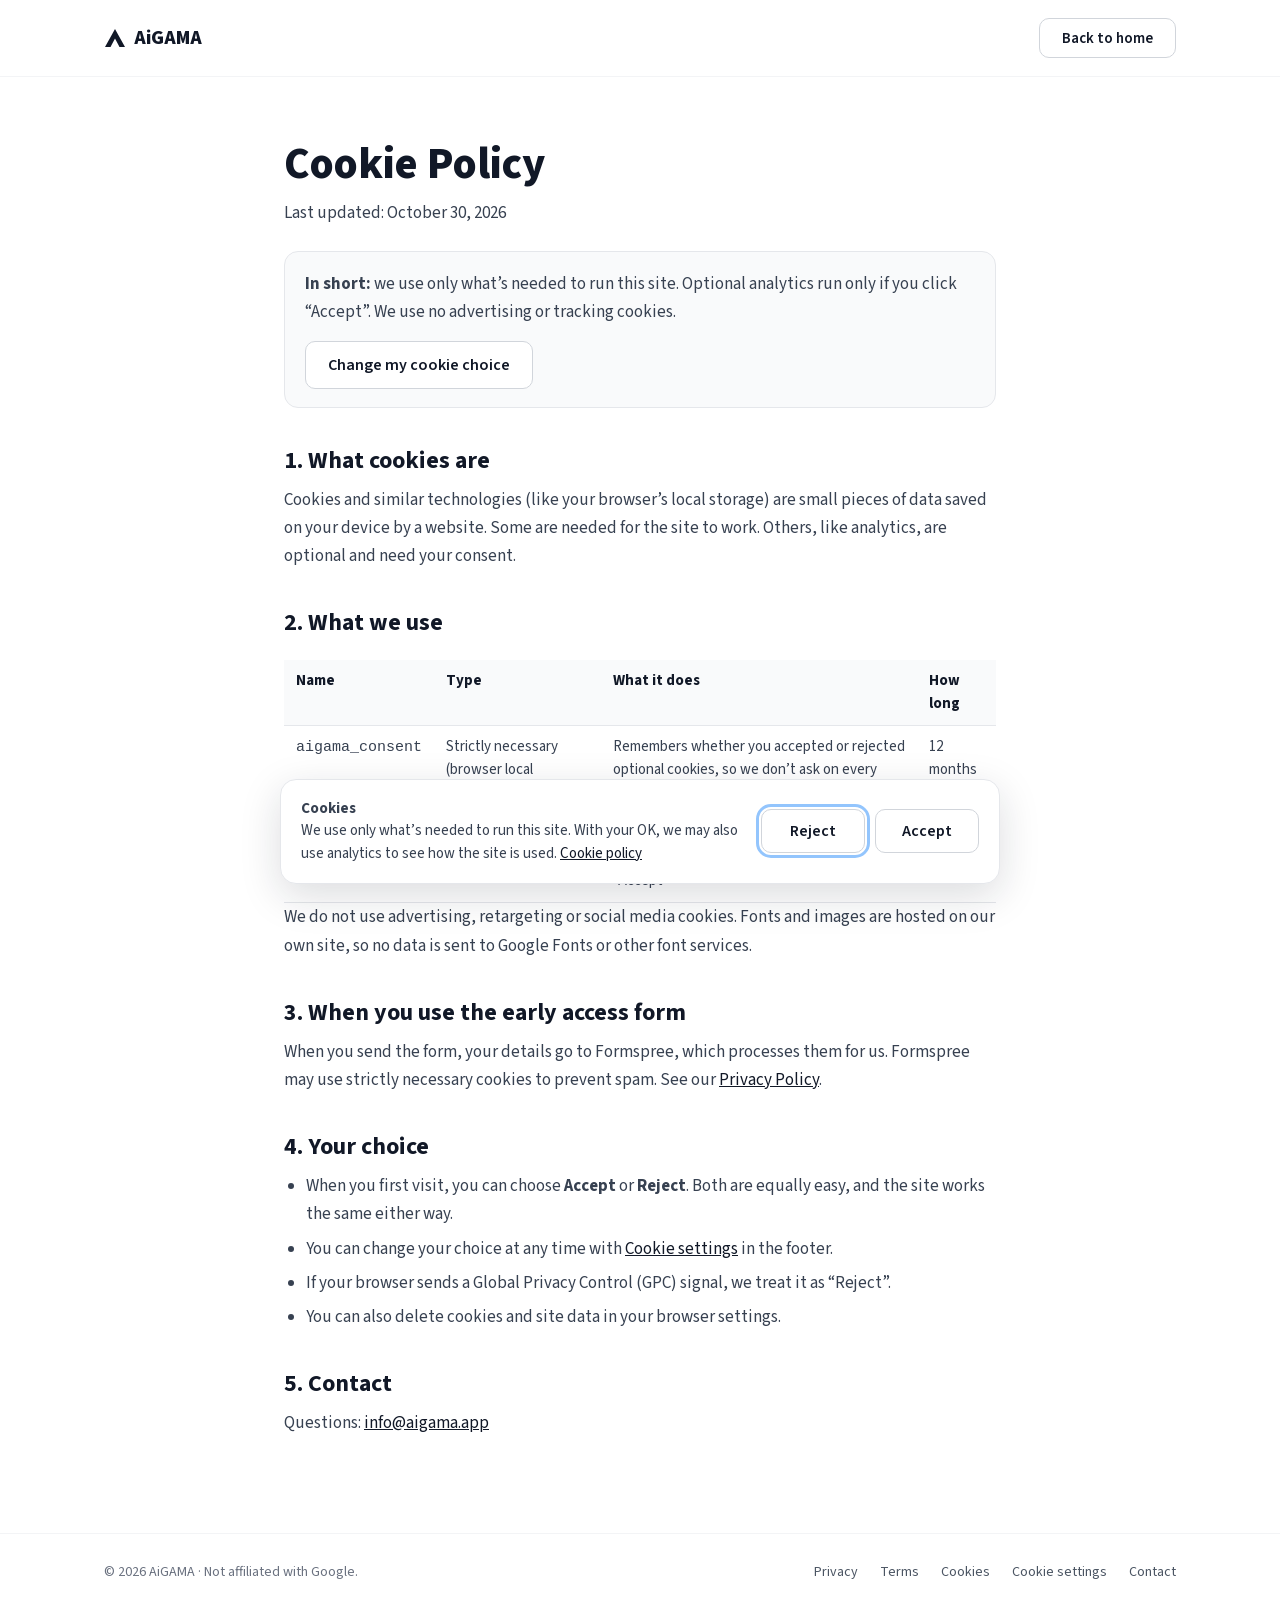
==== cookies.html @ 68c632b5 "Add files via upload" ====
<!doctype html>
<html lang="en">
<head>
  <meta charset="utf-8">
  <meta name="viewport" content="width=device-width, initial-scale=1">
  <meta name="google-site-verification" content="aGVJF5UC2sdxecTn2peAi9qmZpqhLksQKVop2zjfUcA">
  <title>Cookie Policy – AiGAMA</title>
  <meta name="description" content="Which cookies and browser storage the AiGAMA website uses, and how to change your choice.">
  <link rel="canonical" href="https://aigama.app/cookies.html">
  <link rel="icon" href="assets/logo.svg" type="image/svg+xml">
  <link rel="stylesheet" href="assets/style.css">
</head>
<body>

<header class="site-header">
  <div class="wrap">
    <a href="/" class="logo" aria-label="AiGAMA home">
      <img src="assets/logo.svg" width="22" height="20" alt="">
      <span>AiGAMA</span>
    </a>
    <a href="/" class="btn btn-light">Back to home</a>
  </div>
</header>

<main class="legal">
  <div class="wrap narrow">
    <h1>Cookie Policy</h1>
    <p class="updated muted">Last updated: October 30, 2026</p>

    <div class="box">
      <p><strong>In short:</strong> we use only what’s needed to run this site. Optional analytics run only if you click “Accept”. We use no advertising or tracking cookies.</p>
      <p style="margin-top: 14px"><a href="#" class="btn btn-light" data-cookie-settings>Change my cookie choice</a></p>
    </div>

    <h2>1. What cookies are</h2>
    <p>Cookies and similar technologies (like your browser’s local storage) are small pieces of data saved on your device by a website. Some are needed for the site to work. Others, like analytics, are optional and need your consent.</p>

    <h2>2. What we use</h2>
    <div class="table-scroll">
      <table>
        <thead>
          <tr><th>Name</th><th>Type</th><th>What it does</th><th>How long</th></tr>
        </thead>
        <tbody>
          <tr>
            <td><code>aigama_consent</code></td>
            <td>Strictly necessary (browser local storage)</td>
            <td>Remembers whether you accepted or rejected optional cookies, so we don’t ask on every page</td>
            <td>12 months</td>
          </tr>
          <tr>
            <td>Analytics</td>
            <td>Optional (only with your consent)</td>
            <td>Not in use yet. If we add analytics, it will be listed here first and will only run after you click “Accept”</td>
            <td>–</td>
          </tr>
        </tbody>
      </table>
    </div>
    <p>We do not use advertising, retargeting or social media cookies. Fonts and images are hosted on our own site, so no data is sent to Google Fonts or other font services.</p>

    <h2>3. When you use the early access form</h2>
    <p>When you send the form, your details go to Formspree, which processes them for us. Formspree may use strictly necessary cookies to prevent spam. See our <a href="privacy.html">Privacy Policy</a>.</p>

    <h2>4. Your choice</h2>
    <ul>
      <li>When you first visit, you can choose <strong>Accept</strong> or <strong>Reject</strong>. Both are equally easy, and the site works the same either way.</li>
      <li>You can change your choice at any time with <a href="#" data-cookie-settings>Cookie settings</a> in the footer.</li>
      <li>If your browser sends a Global Privacy Control (GPC) signal, we treat it as “Reject”.</li>
      <li>You can also delete cookies and site data in your browser settings.</li>
    </ul>

    <h2>5. Contact</h2>
    <p>Questions: <a href="mailto:info@aigama.app">info@aigama.app</a></p>
  </div>
</main>

<footer class="site-footer">
  <div class="wrap">
    <span class="muted">© 2026 AiGAMA · Not affiliated with Google.</span>
    <nav aria-label="Footer">
      <a href="privacy.html">Privacy</a>
      <a href="terms.html">Terms</a>
      <a href="cookies.html">Cookies</a>
      <a href="#" data-cookie-settings>Cookie settings</a>
      <a href="mailto:info@aigama.app">Contact</a>
    </nav>
  </div>
</footer>

<script src="assets/consent.js"></script>
</body>
</html>
---- assets/style.css ----
/* AiGAMA site styles */

/* Fonts are hosted on this site (no Google Fonts request = no data sent to Google) */
@font-face { font-family: 'Source Sans 3'; font-style: normal; font-weight: 400; font-display: swap; src: url('fonts/source-sans-3-latin-400-normal.woff2') format('woff2'); }
@font-face { font-family: 'Source Sans 3'; font-style: normal; font-weight: 600; font-display: swap; src: url('fonts/source-sans-3-latin-600-normal.woff2') format('woff2'); }
@font-face { font-family: 'Source Sans 3'; font-style: normal; font-weight: 700; font-display: swap; src: url('fonts/source-sans-3-latin-700-normal.woff2') format('woff2'); }
@font-face { font-family: 'Source Sans 3'; font-style: normal; font-weight: 800; font-display: swap; src: url('fonts/source-sans-3-latin-800-normal.woff2') format('woff2'); }

:root {
  --ink: #111827;
  --ink-2: #374151;
  --grey: #6B7280;
  --link: #4B5563;
  --line: #E5E7EB;
  --line-soft: #F3F4F6;
  --soft: #F9FAFB;
  --green: #16A34A;
  --green-text: #15803D;
  --green-bg: #F0FDF4;
  --green-line: #BBF7D0;
}

* { box-sizing: border-box; }
html { scroll-behavior: smooth; }
body {
  margin: 0;
  background: #FFFFFF;
  color: var(--ink);
  font-family: 'Source Sans 3', system-ui, -apple-system, 'Segoe UI', sans-serif;
  font-size: 17px;
  line-height: 1.5;
  -webkit-font-smoothing: antialiased;
}
img { max-width: 100%; height: auto; }
a { color: var(--ink); }
a:hover { color: var(--ink-2); }
h1, h2, h3 { line-height: 1.1; margin: 0; }
p { margin: 0; }

.wrap { max-width: 1120px; margin: 0 auto; padding: 0 24px; }
.narrow { max-width: 760px; }
.center { text-align: center; }
.muted { color: var(--grey); }
.sr-only { position: absolute; width: 1px; height: 1px; overflow: hidden; clip: rect(0 0 0 0); white-space: nowrap; }

/* Buttons */
.btn {
  display: inline-flex; align-items: center; justify-content: center; gap: 8px;
  min-height: 48px; padding: 0 22px; border-radius: 10px;
  font: 600 16px 'Source Sans 3', system-ui, sans-serif;
  text-decoration: none; cursor: pointer; border: 0;
}
.btn-dark { background: var(--ink); color: #FFFFFF; }
.btn-dark:hover { background: #1F2937; color: #FFFFFF; }
.btn-light { background: #FFFFFF; color: var(--ink); border: 1px solid #D1D5DB; }
.btn-light:hover { background: var(--soft); }
.btn-white { background: #FFFFFF; color: var(--ink); }
.btn-lg { min-height: 52px; font-size: 17px; }
.btn:focus-visible, input:focus-visible, summary:focus-visible, a:focus-visible { outline: 3px solid #93C5FD; outline-offset: 2px; }

/* Header */
.site-header { border-bottom: 1px solid var(--line-soft); }
.site-header .wrap { display: flex; align-items: center; justify-content: space-between; flex-wrap: wrap; gap: 16px; padding-top: 18px; padding-bottom: 18px; }
.logo { display: flex; align-items: center; gap: 8px; text-decoration: none; }
.logo span { font-weight: 800; font-size: 20px; color: var(--ink); }
.nav { display: flex; gap: 28px; flex-wrap: wrap; font-size: 15px; }
.nav a { text-decoration: none; color: var(--link); }
.nav a:hover { color: var(--ink); }
.site-header .btn { min-height: 40px; font-size: 15px; }

/* Cards */
.card { background: #FFFFFF; border: 1px solid var(--line); border-radius: 16px; }

/* Hero */
.hero { padding: 64px 0 88px; text-align: center; }
.hero-mascot { display: block; margin: 0 auto; width: 320px; height: auto; }
.pill {
  display: inline-flex; align-items: center; gap: 8px; margin-top: 16px;
  padding: 6px 14px; border: 1px solid var(--line); border-radius: 999px;
  font-size: 14px; font-weight: 600; color: var(--ink-2); background: var(--soft);
}
.hero h1 { font-size: 64px; font-weight: 800; letter-spacing: -0.02em; margin: 20px auto 0; max-width: 820px; line-height: 1.05; }
.hero .lead { font-size: 21px; margin: 20px auto 0; max-width: 640px; }
.site-form { display: flex; gap: 10px; flex-wrap: wrap; justify-content: center; margin: 36px auto 0; max-width: 560px; }
.site-form input {
  flex: 1 1 280px; min-height: 52px; padding: 0 18px;
  font: 400 17px 'Source Sans 3', system-ui, sans-serif;
  border: 1px solid #D1D5DB; border-radius: 10px; background: var(--soft); color: var(--ink);
}
.hero .note { font-size: 14px; margin-top: 14px; }

/* Sections */
.section { padding: 96px 0; }
.section-soft { background: var(--soft); padding: 88px 0; }
.section h2, .section-soft h2 { font-size: 40px; font-weight: 800; }
.kicker { color: var(--green-text); font-weight: 700; font-size: 15px; text-transform: uppercase; letter-spacing: 0.06em; }
.section-intro { font-size: 19px; margin: 16px auto 0; max-width: 620px; }

.grid { display: grid; gap: 20px; margin-top: 44px; }
.grid-3 { grid-template-columns: repeat(auto-fit, minmax(260px, 1fr)); }
.grid-4 { grid-template-columns: repeat(auto-fit, minmax(240px, 1fr)); }
.grid-2 { grid-template-columns: repeat(auto-fit, minmax(300px, 1fr)); }

.step { padding: 28px; }
.step-num { width: 32px; height: 32px; border-radius: 50%; background: var(--ink); color: #FFFFFF; display: flex; align-items: center; justify-content: center; font-weight: 700; }
.step-num.green { background: var(--green); }
.step h3 { font-size: 22px; margin: 18px 0 8px; }
.step p { font-size: 17px; }

/* AI + experts */
.equation { display: flex; flex-wrap: wrap; align-items: center; justify-content: center; gap: 16px; margin-top: 48px; }
.equation .card { flex: 1 1 260px; max-width: 320px; padding: 28px; }
.equation .op { font-size: 36px; font-weight: 300; color: #9CA3AF; }
.icon-box { width: 44px; height: 44px; border-radius: 12px; background: var(--line-soft); display: flex; align-items: center; justify-content: center; }
.equation h3 { font-size: 22px; margin: 16px 0 6px; }
.equation p { font-size: 16px; }
.card-green { background: var(--green-bg); border-color: var(--green-line); }
.card-green .icon-box { background: #DCFCE7; }
.card-green p { color: #166534; }
.checks { display: flex; flex-wrap: wrap; justify-content: center; gap: 12px 32px; margin: 56px auto 0; max-width: 860px; font-size: 18px; }
.checks span { display: inline-flex; align-items: center; gap: 8px; }

/* Results */
.split { display: flex; flex-wrap: wrap; gap: 56px; align-items: center; }
.split > div:first-child { flex: 1 1 380px; }
.split h2 { font-size: 44px; margin-top: 12px; }
.split .muted { font-size: 19px; margin-top: 18px; }
.chart-card { flex: 1 1 460px; padding: 28px; box-shadow: 0 12px 40px rgba(17, 24, 39, 0.06); }
.chart-head { display: flex; justify-content: space-between; align-items: baseline; }
.bars { display: flex; align-items: flex-end; gap: 10px; height: 180px; margin-top: 24px; }
.bars div { flex: 1; border-radius: 6px; }
.stats { display: grid; grid-template-columns: repeat(2, minmax(0, 1fr)); gap: 12px; margin-top: 24px; }
.stats > div { border-radius: 12px; padding: 14px 16px; }
.stats .label { font-size: 13px; }
.stats .value { font-weight: 700; font-size: 20px; }

/* Features */
.feature { padding: 26px; }
.feature h3 { font-size: 20px; margin: 14px 0 6px; }
.feature p { font-size: 16px; }

/* Products */
.product { padding: 32px; }
.product-name { font-weight: 800; font-size: 24px; }
.product-name span { font-weight: 400; color: #9CA3AF; }
.product p { font-size: 17px; margin: 12px 0 20px; }
.badge { font-size: 13px; font-weight: 600; background: #FFF7ED; color: #9A3412; padding: 3px 10px; border-radius: 999px; }

/* FAQ */
.faq details { padding: 20px 24px; margin-bottom: 12px; }
.faq summary { cursor: pointer; list-style: none; font-weight: 600; font-size: 18px; display: flex; justify-content: space-between; gap: 16px; }
.faq summary::-webkit-details-marker { display: none; }
.faq summary::after { content: "+"; color: var(--grey); font-weight: 400; font-size: 22px; line-height: 1; }
.faq details[open] summary::after { content: "–"; }
.faq details p { font-size: 17px; margin-top: 12px; }

/* CTA */
.cta { background: var(--ink); border-radius: 24px; padding: 56px 40px; display: flex; flex-wrap: wrap; align-items: center; justify-content: space-between; gap: 32px; }
.cta h2 { color: #FFFFFF; font-size: 40px; }
.cta p { color: #D1D5DB; font-size: 19px; margin-top: 14px; }

/* Footer */
.site-footer { border-top: 1px solid var(--line-soft); }
.site-footer .wrap { display: flex; flex-wrap: wrap; justify-content: space-between; gap: 16px; padding-top: 28px; padding-bottom: 36px; font-size: 14px; }
.site-footer nav { display: flex; gap: 22px; flex-wrap: wrap; }
.site-footer a { color: var(--link); text-decoration: none; }
.site-footer a:hover { color: var(--ink); text-decoration: underline; }

/* Popup */
.modal { border: 0; border-radius: 20px; padding: 0; width: min(440px, calc(100% - 32px)); box-shadow: 0 24px 80px rgba(17, 24, 39, 0.25); color: var(--ink); }
.modal::backdrop { background: rgba(17, 24, 39, 0.45); }
.modal-body { padding: 28px; text-align: center; position: relative; }
.modal-body img { width: 220px; margin: 0 auto; display: block; }
.modal h2 { font-size: 26px; margin-top: 4px; }
.modal p { margin-top: 8px; }
.modal form { display: flex; flex-direction: column; gap: 10px; margin-top: 20px; text-align: left; }
.modal label { font-size: 14px; font-weight: 600; }
.modal input { min-height: 48px; padding: 0 14px; font: 400 16px 'Source Sans 3', system-ui, sans-serif; border: 1px solid #D1D5DB; border-radius: 10px; background: var(--soft); color: var(--ink); }
.modal .btn { margin-top: 6px; width: 100%; }
.modal-close { position: absolute; top: 12px; right: 12px; width: 44px; height: 44px; border: 0; background: transparent; border-radius: 10px; cursor: pointer; color: var(--grey); font-size: 24px; }
.modal-close:hover { background: var(--line-soft); }
.form-error { color: #B91C1C; font-size: 14px; }
.small { font-size: 13px; }

/* Legal pages */
.legal { padding: 64px 0 96px; }
.legal h1 { font-size: 44px; font-weight: 800; }
.legal .updated { margin-top: 10px; }
.legal h2 { font-size: 24px; margin: 40px 0 12px; }
.legal p, .legal li { font-size: 17px; line-height: 1.65; color: var(--ink-2); }
.legal p + p { margin-top: 12px; }
.legal ul { padding-left: 22px; margin: 12px 0 0; }
.legal li + li { margin-top: 6px; }
.legal .box { background: var(--soft); border: 1px solid var(--line); border-radius: 14px; padding: 18px 20px; margin-top: 24px; }

/* Cookie banner */
.consent { position: fixed; left: 16px; right: 16px; bottom: 16px; z-index: 50; display: flex; justify-content: center; pointer-events: none; }
.consent[hidden] { display: none; }
.consent-inner { pointer-events: auto; max-width: 720px; width: 100%; background: #FFFFFF; border: 1px solid var(--line); border-radius: 16px; box-shadow: 0 12px 40px rgba(17, 24, 39, 0.15); padding: 18px 20px; display: flex; flex-wrap: wrap; align-items: center; gap: 16px; }
.consent-text { flex: 1 1 360px; font-size: 15px; color: var(--ink-2); }
.consent-text a { color: var(--ink); }
.consent-actions { display: flex; gap: 10px; flex: 0 0 auto; }
.consent-actions .btn { min-width: 104px; min-height: 44px; }
.consent-check { display: flex; gap: 10px; align-items: flex-start; font-size: 14px; font-weight: 400 !important; color: var(--ink-2); line-height: 1.45; }
.consent-check input { width: 18px; height: 18px; min-height: 0 !important; margin: 2px 0 0; padding: 0; flex: 0 0 18px; accent-color: var(--ink); }

/* Legal tables */
.legal table { width: 100%; border-collapse: collapse; margin-top: 12px; font-size: 15px; }
.legal th, .legal td { text-align: left; vertical-align: top; padding: 10px 12px; border-bottom: 1px solid var(--line); color: var(--ink-2); }
.legal th { color: var(--ink); font-weight: 700; background: var(--soft); }
.table-scroll { overflow-x: auto; }

/* Phones */
@media (max-width: 640px) {
  .hero { padding-top: 40px; }
  .hero h1 { font-size: 42px; }
  .hero .lead { font-size: 18px; }
  .hero-mascot { width: 240px; }
  .section, .section-soft { padding: 64px 0; }
  .section h2, .section-soft h2, .split h2, .cta h2 { font-size: 32px; }
  .nav { gap: 18px; order: 3; width: 100%; }
  .cta { padding: 40px 24px; }
  .equation .op { width: 100%; text-align: center; }
  .legal h1 { font-size: 34px; }
}

@media (prefers-reduced-motion: reduce) {
  html { scroll-behavior: auto; }
}
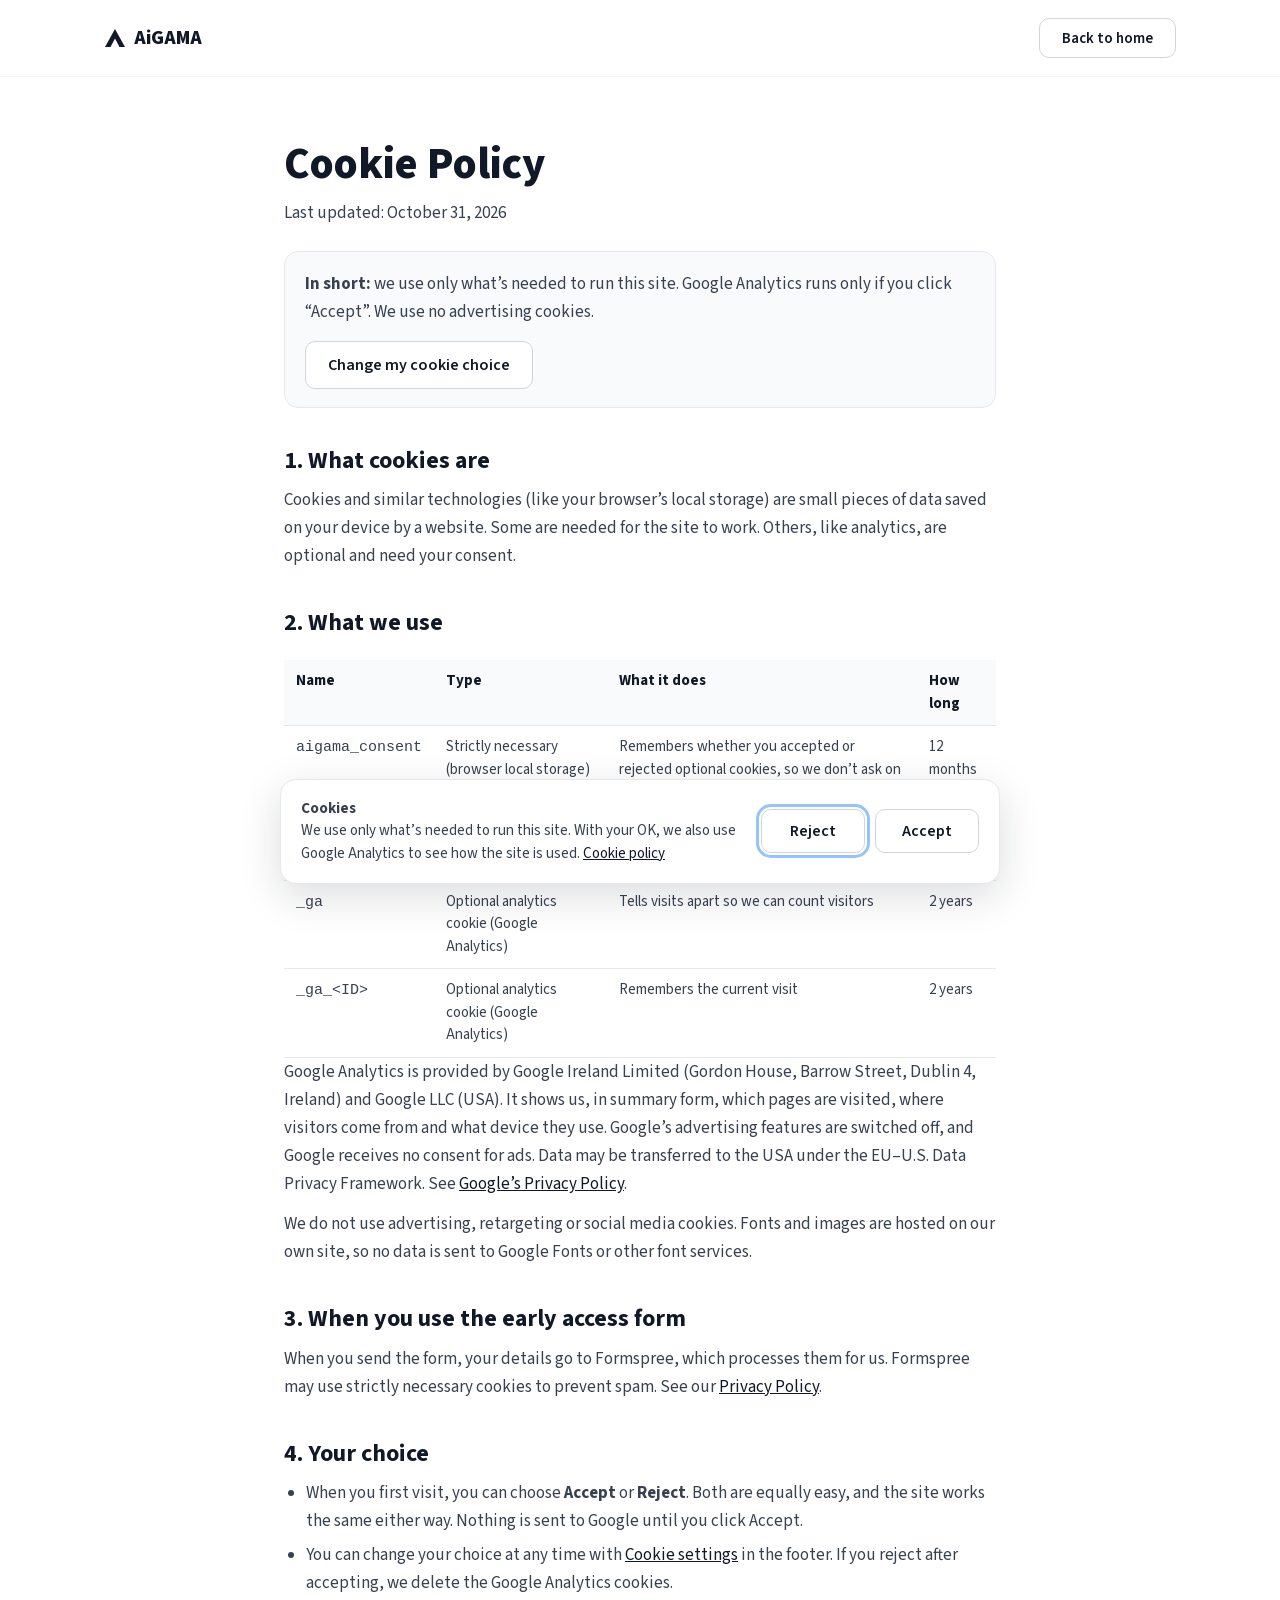
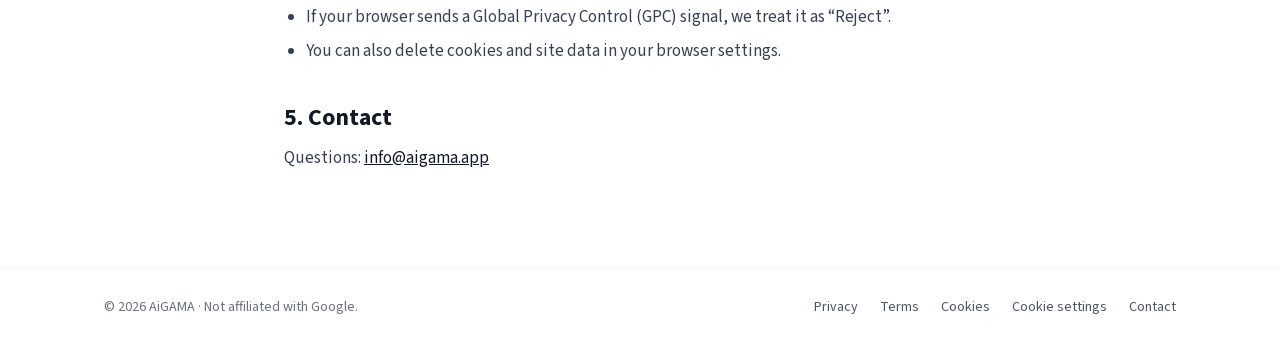
==== commit 425bec21: "Add files via upload" ====
--- a/cookies.html
+++ b/cookies.html
@@ -25,10 +25,10 @@
 <main class="legal">
   <div class="wrap narrow">
     <h1>Cookie Policy</h1>
-    <p class="updated muted">Last updated: October 30, 2026</p>
+    <p class="updated muted">Last updated: October 31, 2026</p>
 
     <div class="box">
-      <p><strong>In short:</strong> we use only what’s needed to run this site. Optional analytics run only if you click “Accept”. We use no advertising or tracking cookies.</p>
+      <p><strong>In short:</strong> we use only what’s needed to run this site. Google Analytics runs only if you click “Accept”. We use no advertising cookies.</p>
       <p style="margin-top: 14px"><a href="#" class="btn btn-light" data-cookie-settings>Change my cookie choice</a></p>
     </div>
 
@@ -49,14 +49,27 @@
             <td>12 months</td>
           </tr>
           <tr>
-            <td>Analytics</td>
+            <td>Google Tag Manager</td>
             <td>Optional (only with your consent)</td>
-            <td>Not in use yet. If we add analytics, it will be listed here first and will only run after you click “Accept”</td>
+            <td>Loads Google Analytics. Sets no cookies itself, but connects to Google’s servers</td>
             <td>–</td>
+          </tr>
+          <tr>
+            <td><code>_ga</code></td>
+            <td>Optional analytics cookie (Google Analytics)</td>
+            <td>Tells visits apart so we can count visitors</td>
+            <td>2 years</td>
+          </tr>
+          <tr>
+            <td><code>_ga_&lt;ID&gt;</code></td>
+            <td>Optional analytics cookie (Google Analytics)</td>
+            <td>Remembers the current visit</td>
+            <td>2 years</td>
           </tr>
         </tbody>
       </table>
     </div>
+    <p>Google Analytics is provided by Google Ireland Limited (Gordon House, Barrow Street, Dublin 4, Ireland) and Google LLC (USA). It shows us, in summary form, which pages are visited, where visitors come from and what device they use. Google’s advertising features are switched off, and Google receives no consent for ads. Data may be transferred to the USA under the EU–U.S. Data Privacy Framework. See <a href="https://policies.google.com/privacy" rel="noopener">Google’s Privacy Policy</a>.</p>
     <p>We do not use advertising, retargeting or social media cookies. Fonts and images are hosted on our own site, so no data is sent to Google Fonts or other font services.</p>
 
     <h2>3. When you use the early access form</h2>
@@ -64,8 +77,8 @@
 
     <h2>4. Your choice</h2>
     <ul>
-      <li>When you first visit, you can choose <strong>Accept</strong> or <strong>Reject</strong>. Both are equally easy, and the site works the same either way.</li>
-      <li>You can change your choice at any time with <a href="#" data-cookie-settings>Cookie settings</a> in the footer.</li>
+      <li>When you first visit, you can choose <strong>Accept</strong> or <strong>Reject</strong>. Both are equally easy, and the site works the same either way. Nothing is sent to Google until you click Accept.</li>
+      <li>You can change your choice at any time with <a href="#" data-cookie-settings>Cookie settings</a> in the footer. If you reject after accepting, we delete the Google Analytics cookies.</li>
       <li>If your browser sends a Global Privacy Control (GPC) signal, we treat it as “Reject”.</li>
       <li>You can also delete cookies and site data in your browser settings.</li>
     </ul>
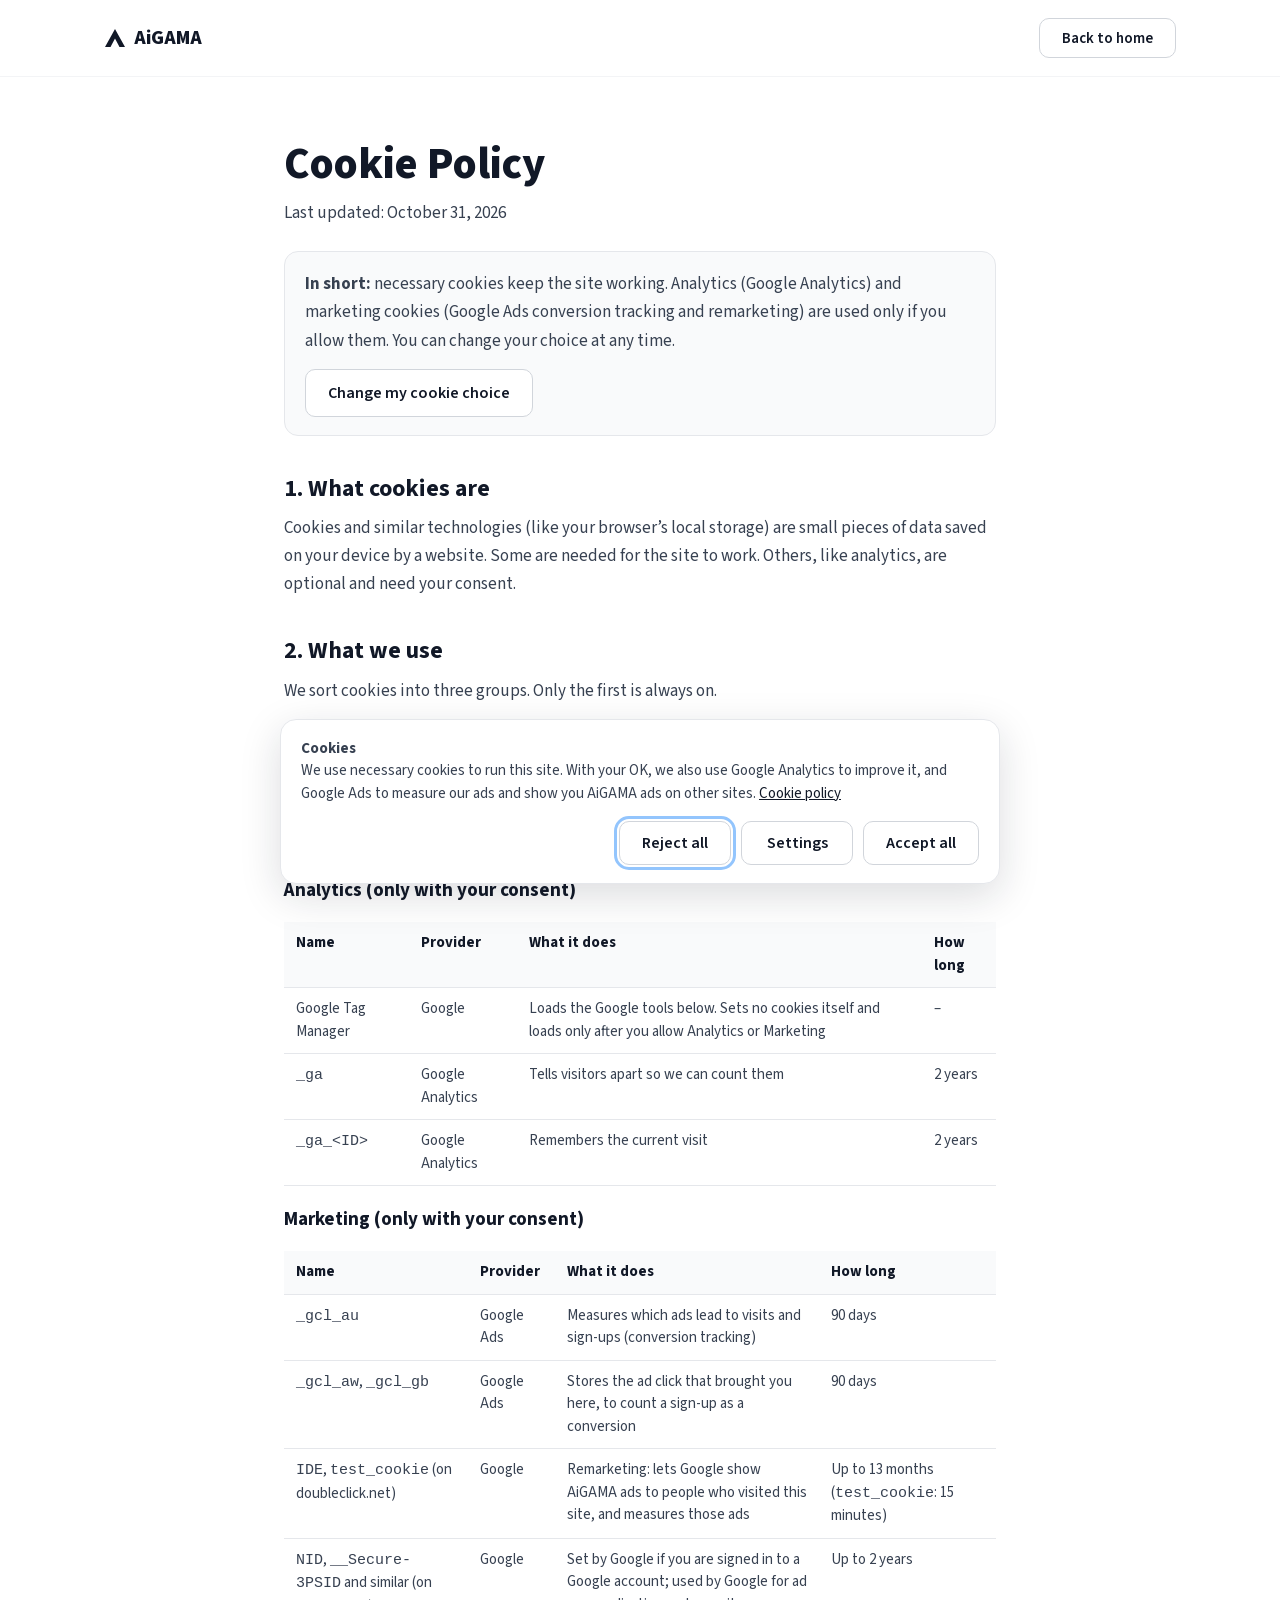
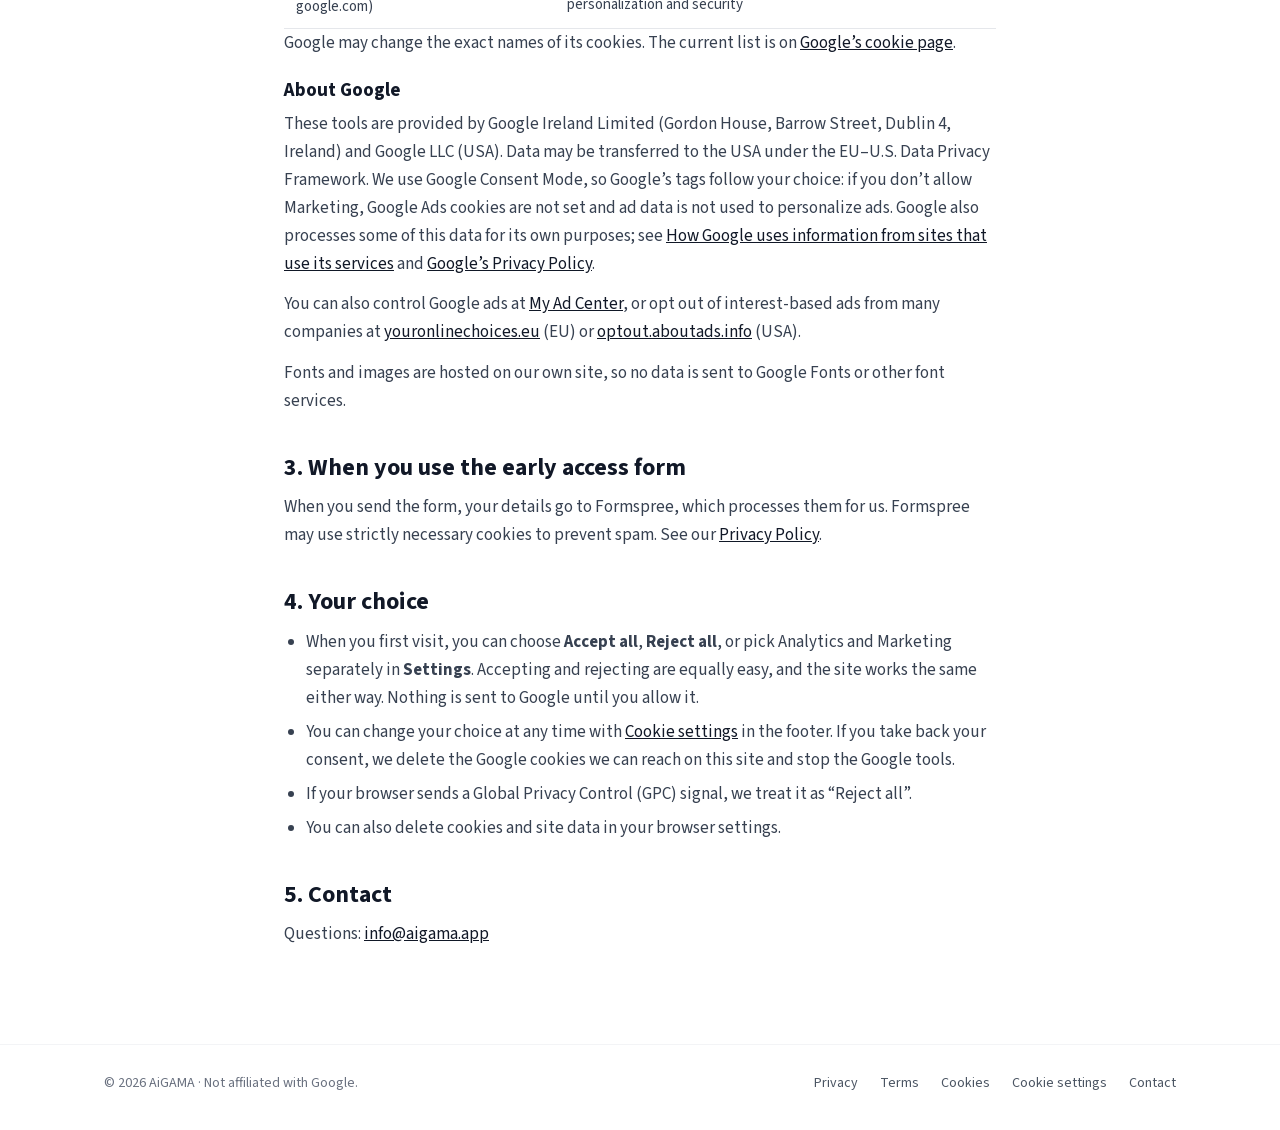
==== commit d05533dc: "Add files via upload" ====
--- a/cookies.html
+++ b/cookies.html
@@ -28,7 +28,7 @@
     <p class="updated muted">Last updated: October 31, 2026</p>
 
     <div class="box">
-      <p><strong>In short:</strong> we use only what’s needed to run this site. Google Analytics runs only if you click “Accept”. We use no advertising cookies.</p>
+      <p><strong>In short:</strong> necessary cookies keep the site working. Analytics (Google Analytics) and marketing cookies (Google Ads conversion tracking and remarketing) are used only if you allow them. You can change your choice at any time.</p>
       <p style="margin-top: 14px"><a href="#" class="btn btn-light" data-cookie-settings>Change my cookie choice</a></p>
     </div>
 
@@ -36,50 +36,57 @@
     <p>Cookies and similar technologies (like your browser’s local storage) are small pieces of data saved on your device by a website. Some are needed for the site to work. Others, like analytics, are optional and need your consent.</p>
 
     <h2>2. What we use</h2>
+    <p>We sort cookies into three groups. Only the first is always on.</p>
+
+    <h3 style="font-size: 19px; margin: 24px 0 8px">Necessary (always on)</h3>
     <div class="table-scroll">
       <table>
-        <thead>
-          <tr><th>Name</th><th>Type</th><th>What it does</th><th>How long</th></tr>
-        </thead>
+        <thead><tr><th>Name</th><th>Provider</th><th>What it does</th><th>How long</th></tr></thead>
         <tbody>
-          <tr>
-            <td><code>aigama_consent</code></td>
-            <td>Strictly necessary (browser local storage)</td>
-            <td>Remembers whether you accepted or rejected optional cookies, so we don’t ask on every page</td>
-            <td>12 months</td>
-          </tr>
-          <tr>
-            <td>Google Tag Manager</td>
-            <td>Optional (only with your consent)</td>
-            <td>Loads Google Analytics. Sets no cookies itself, but connects to Google’s servers</td>
-            <td>–</td>
-          </tr>
-          <tr>
-            <td><code>_ga</code></td>
-            <td>Optional analytics cookie (Google Analytics)</td>
-            <td>Tells visits apart so we can count visitors</td>
-            <td>2 years</td>
-          </tr>
-          <tr>
-            <td><code>_ga_&lt;ID&gt;</code></td>
-            <td>Optional analytics cookie (Google Analytics)</td>
-            <td>Remembers the current visit</td>
-            <td>2 years</td>
-          </tr>
+          <tr><td><code>aigama_consent</code></td><td>AiGAMA (browser local storage)</td><td>Remembers your cookie choices</td><td>12 months</td></tr>
         </tbody>
       </table>
     </div>
-    <p>Google Analytics is provided by Google Ireland Limited (Gordon House, Barrow Street, Dublin 4, Ireland) and Google LLC (USA). It shows us, in summary form, which pages are visited, where visitors come from and what device they use. Google’s advertising features are switched off, and Google receives no consent for ads. Data may be transferred to the USA under the EU–U.S. Data Privacy Framework. See <a href="https://policies.google.com/privacy" rel="noopener">Google’s Privacy Policy</a>.</p>
-    <p>We do not use advertising, retargeting or social media cookies. Fonts and images are hosted on our own site, so no data is sent to Google Fonts or other font services.</p>
+
+    <h3 style="font-size: 19px; margin: 24px 0 8px">Analytics (only with your consent)</h3>
+    <div class="table-scroll">
+      <table>
+        <thead><tr><th>Name</th><th>Provider</th><th>What it does</th><th>How long</th></tr></thead>
+        <tbody>
+          <tr><td>Google Tag Manager</td><td>Google</td><td>Loads the Google tools below. Sets no cookies itself and loads only after you allow Analytics or Marketing</td><td>–</td></tr>
+          <tr><td><code>_ga</code></td><td>Google Analytics</td><td>Tells visitors apart so we can count them</td><td>2 years</td></tr>
+          <tr><td><code>_ga_&lt;ID&gt;</code></td><td>Google Analytics</td><td>Remembers the current visit</td><td>2 years</td></tr>
+        </tbody>
+      </table>
+    </div>
+
+    <h3 style="font-size: 19px; margin: 24px 0 8px">Marketing (only with your consent)</h3>
+    <div class="table-scroll">
+      <table>
+        <thead><tr><th>Name</th><th>Provider</th><th>What it does</th><th>How long</th></tr></thead>
+        <tbody>
+          <tr><td><code>_gcl_au</code></td><td>Google Ads</td><td>Measures which ads lead to visits and sign-ups (conversion tracking)</td><td>90 days</td></tr>
+          <tr><td><code>_gcl_aw</code>, <code>_gcl_gb</code></td><td>Google Ads</td><td>Stores the ad click that brought you here, to count a sign-up as a conversion</td><td>90 days</td></tr>
+          <tr><td><code>IDE</code>, <code>test_cookie</code> (on doubleclick.net)</td><td>Google</td><td>Remarketing: lets Google show AiGAMA ads to people who visited this site, and measures those ads</td><td>Up to 13 months (<code>test_cookie</code>: 15 minutes)</td></tr>
+          <tr><td><code>NID</code>, <code>__Secure-3PSID</code> and similar (on google.com)</td><td>Google</td><td>Set by Google if you are signed in to a Google account; used by Google for ad personalization and security</td><td>Up to 2 years</td></tr>
+        </tbody>
+      </table>
+    </div>
+    <p>Google may change the exact names of its cookies. The current list is on <a href="https://business.safety.google/adscookies/" rel="noopener">Google’s cookie page</a>.</p>
+
+    <h3 style="font-size: 19px; margin: 24px 0 8px">About Google</h3>
+    <p>These tools are provided by Google Ireland Limited (Gordon House, Barrow Street, Dublin 4, Ireland) and Google LLC (USA). Data may be transferred to the USA under the EU–U.S. Data Privacy Framework. We use Google Consent Mode, so Google’s tags follow your choice: if you don’t allow Marketing, Google Ads cookies are not set and ad data is not used to personalize ads. Google also processes some of this data for its own purposes; see <a href="https://policies.google.com/technologies/partner-sites" rel="noopener">How Google uses information from sites that use its services</a> and <a href="https://policies.google.com/privacy" rel="noopener">Google’s Privacy Policy</a>.</p>
+    <p>You can also control Google ads at <a href="https://myadcenter.google.com/" rel="noopener">My Ad Center</a>, or opt out of interest-based ads from many companies at <a href="https://www.youronlinechoices.eu/" rel="noopener">youronlinechoices.eu</a> (EU) or <a href="https://optout.aboutads.info/" rel="noopener">optout.aboutads.info</a> (USA).</p>
+    <p>Fonts and images are hosted on our own site, so no data is sent to Google Fonts or other font services.</p>
 
     <h2>3. When you use the early access form</h2>
     <p>When you send the form, your details go to Formspree, which processes them for us. Formspree may use strictly necessary cookies to prevent spam. See our <a href="privacy.html">Privacy Policy</a>.</p>
 
     <h2>4. Your choice</h2>
     <ul>
-      <li>When you first visit, you can choose <strong>Accept</strong> or <strong>Reject</strong>. Both are equally easy, and the site works the same either way. Nothing is sent to Google until you click Accept.</li>
-      <li>You can change your choice at any time with <a href="#" data-cookie-settings>Cookie settings</a> in the footer. If you reject after accepting, we delete the Google Analytics cookies.</li>
-      <li>If your browser sends a Global Privacy Control (GPC) signal, we treat it as “Reject”.</li>
+      <li>When you first visit, you can choose <strong>Accept all</strong>, <strong>Reject all</strong>, or pick Analytics and Marketing separately in <strong>Settings</strong>. Accepting and rejecting are equally easy, and the site works the same either way. Nothing is sent to Google until you allow it.</li>
+      <li>You can change your choice at any time with <a href="#" data-cookie-settings>Cookie settings</a> in the footer. If you take back your consent, we delete the Google cookies we can reach on this site and stop the Google tools.</li>
+      <li>If your browser sends a Global Privacy Control (GPC) signal, we treat it as “Reject all”.</li>
       <li>You can also delete cookies and site data in your browser settings.</li>
     </ul>
 
--- a/assets/style.css
+++ b/assets/style.css
@@ -199,8 +199,14 @@
 .consent-inner { pointer-events: auto; max-width: 720px; width: 100%; background: #FFFFFF; border: 1px solid var(--line); border-radius: 16px; box-shadow: 0 12px 40px rgba(17, 24, 39, 0.15); padding: 18px 20px; display: flex; flex-wrap: wrap; align-items: center; gap: 16px; }
 .consent-text { flex: 1 1 360px; font-size: 15px; color: var(--ink-2); }
 .consent-text a { color: var(--ink); }
-.consent-actions { display: flex; gap: 10px; flex: 0 0 auto; }
-.consent-actions .btn { min-width: 104px; min-height: 44px; }
+.consent-actions { display: flex; flex-wrap: wrap; gap: 10px; flex: 1 1 100%; justify-content: flex-end; }
+.consent-actions .btn { min-width: 112px; min-height: 44px; }
+.consent-actions .btn[hidden] { display: none; }
+.consent-details { flex: 1 1 100%; display: grid; gap: 10px; }
+.consent-details[hidden] { display: none; }
+.consent-row { display: flex; gap: 12px; align-items: flex-start; padding: 12px 14px; border: 1px solid var(--line); border-radius: 12px; font-size: 14px; color: var(--ink-2); line-height: 1.45; cursor: pointer; }
+.consent-row input { width: 18px; height: 18px; margin: 2px 0 0; flex: 0 0 18px; accent-color: var(--ink); }
+.consent-row strong { color: var(--ink); }
 .consent-check { display: flex; gap: 10px; align-items: flex-start; font-size: 14px; font-weight: 400 !important; color: var(--ink-2); line-height: 1.45; }
 .consent-check input { width: 18px; height: 18px; min-height: 0 !important; margin: 2px 0 0; padding: 0; flex: 0 0 18px; accent-color: var(--ink); }
 
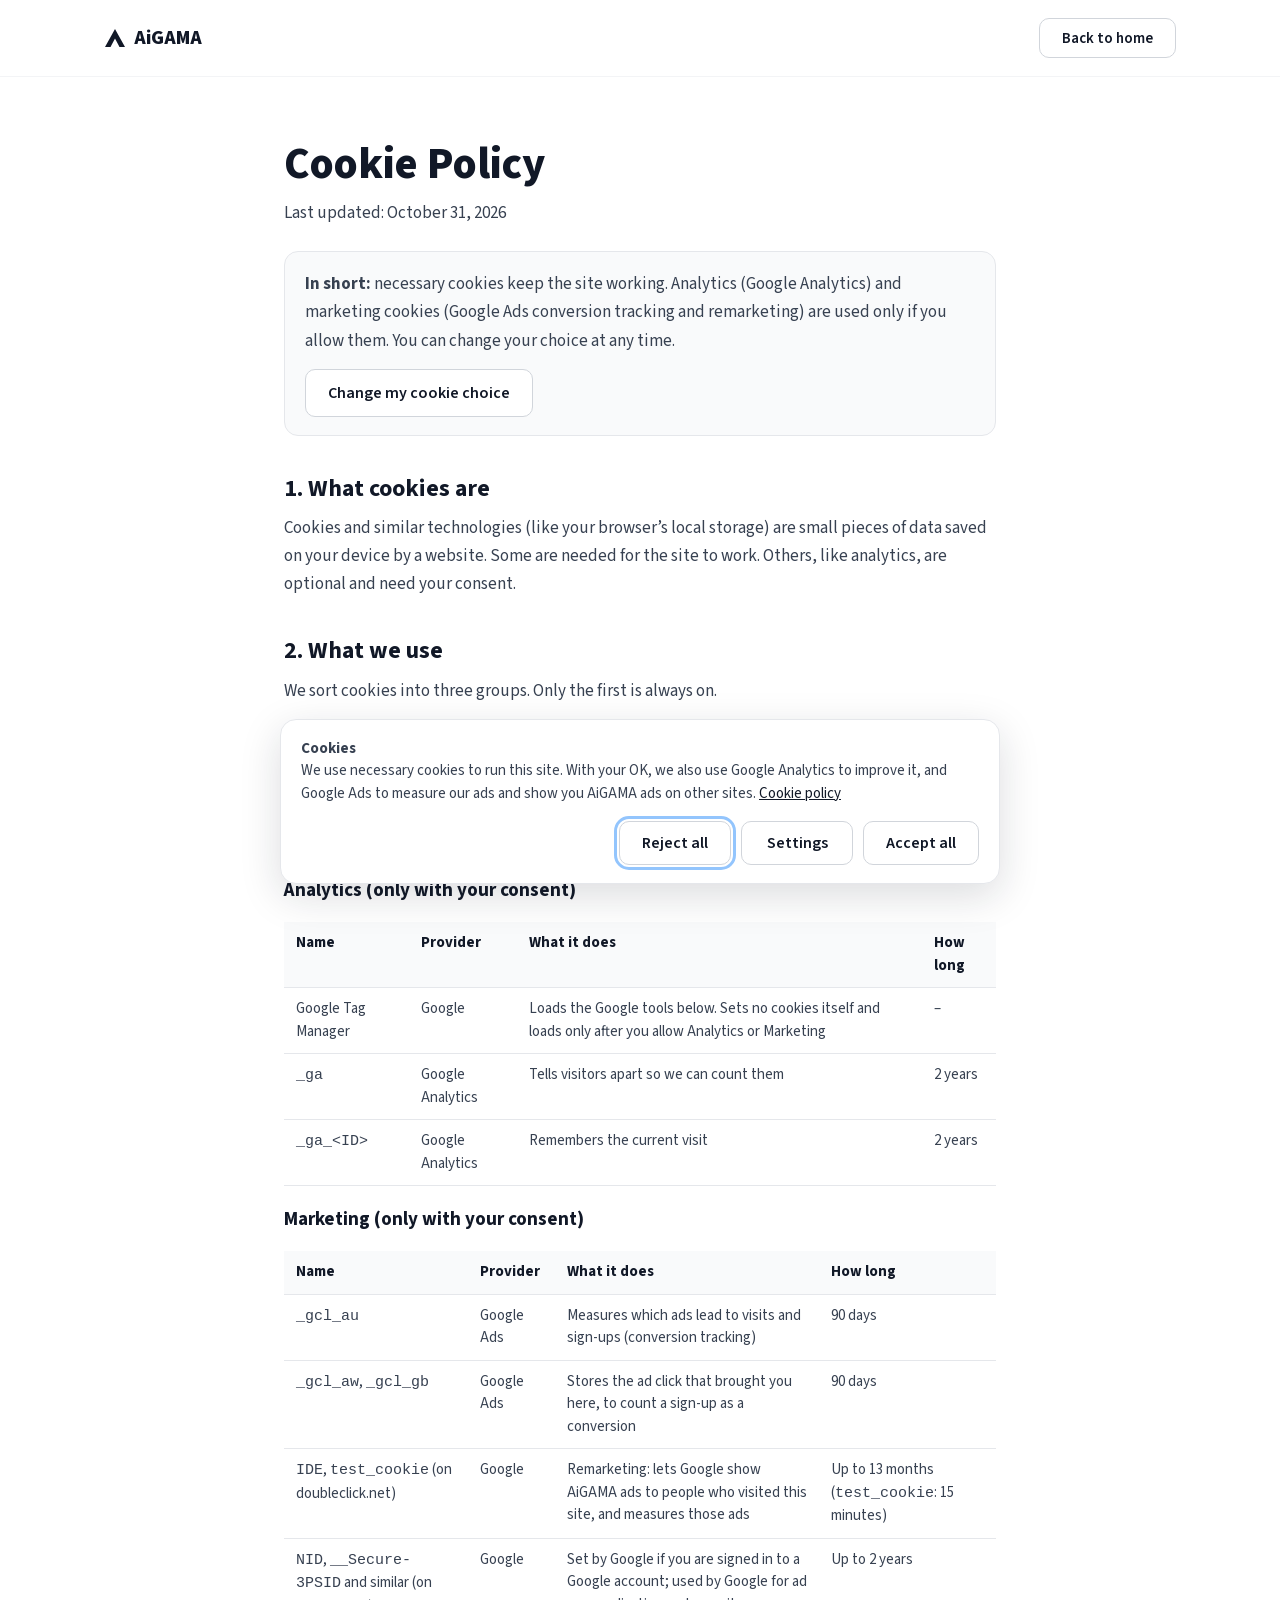
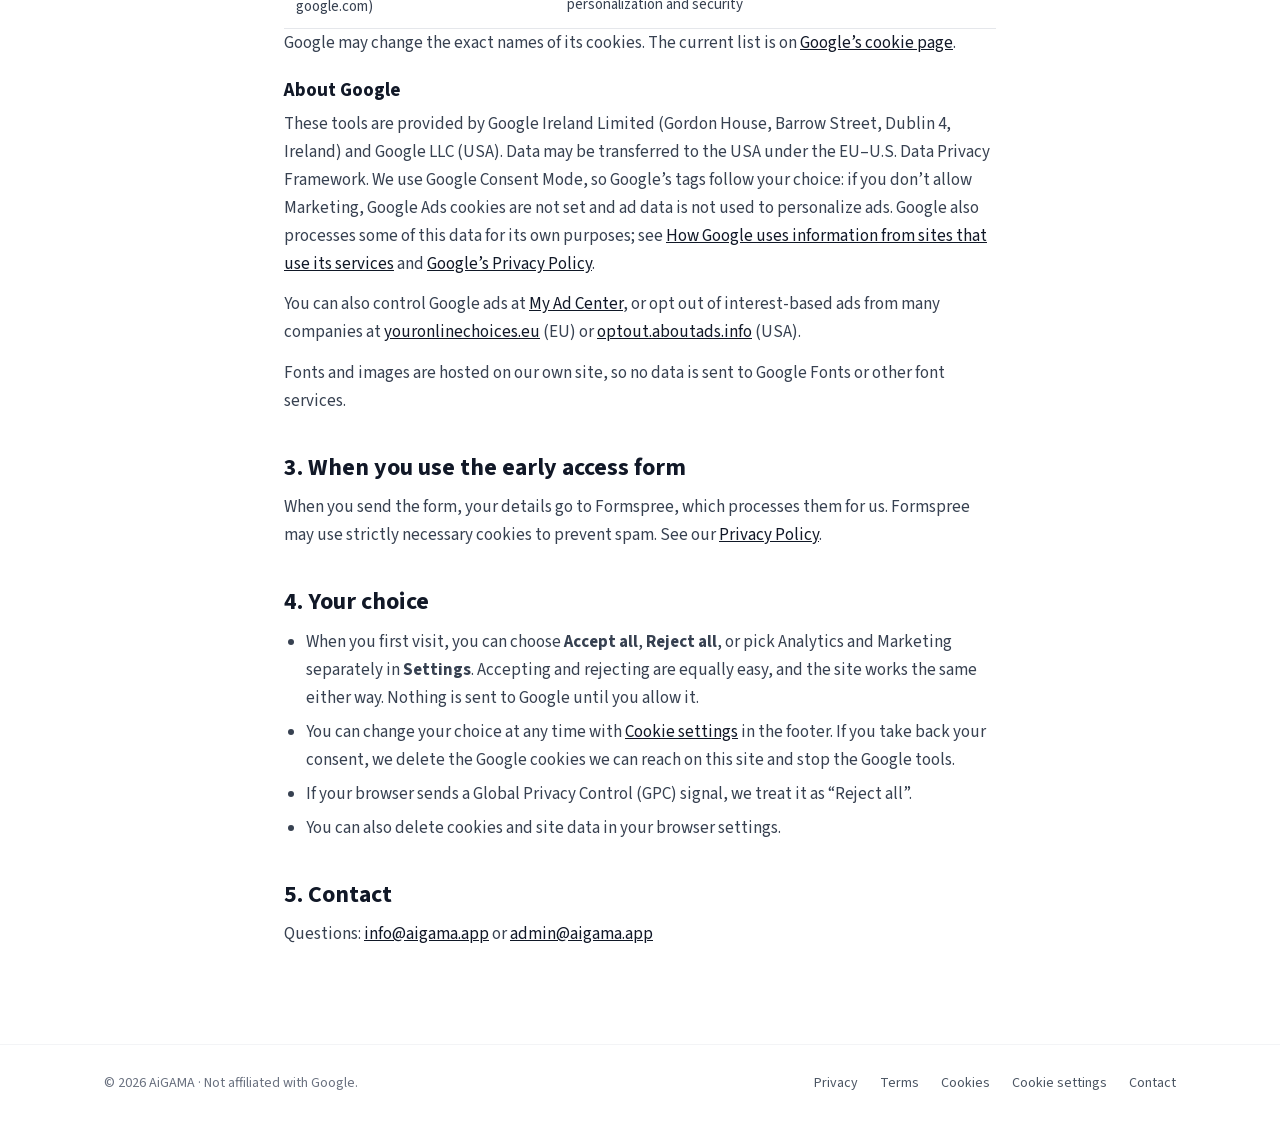
==== commit f3a5e651: "Add files via upload" ====
--- a/cookies.html
+++ b/cookies.html
@@ -91,7 +91,7 @@
     </ul>
 
     <h2>5. Contact</h2>
-    <p>Questions: <a href="mailto:info@aigama.app">info@aigama.app</a></p>
+    <p>Questions: <a href="mailto:info@aigama.app">info@aigama.app</a> or <a href="mailto:admin@aigama.app">admin@aigama.app</a></p>
   </div>
 </main>
 
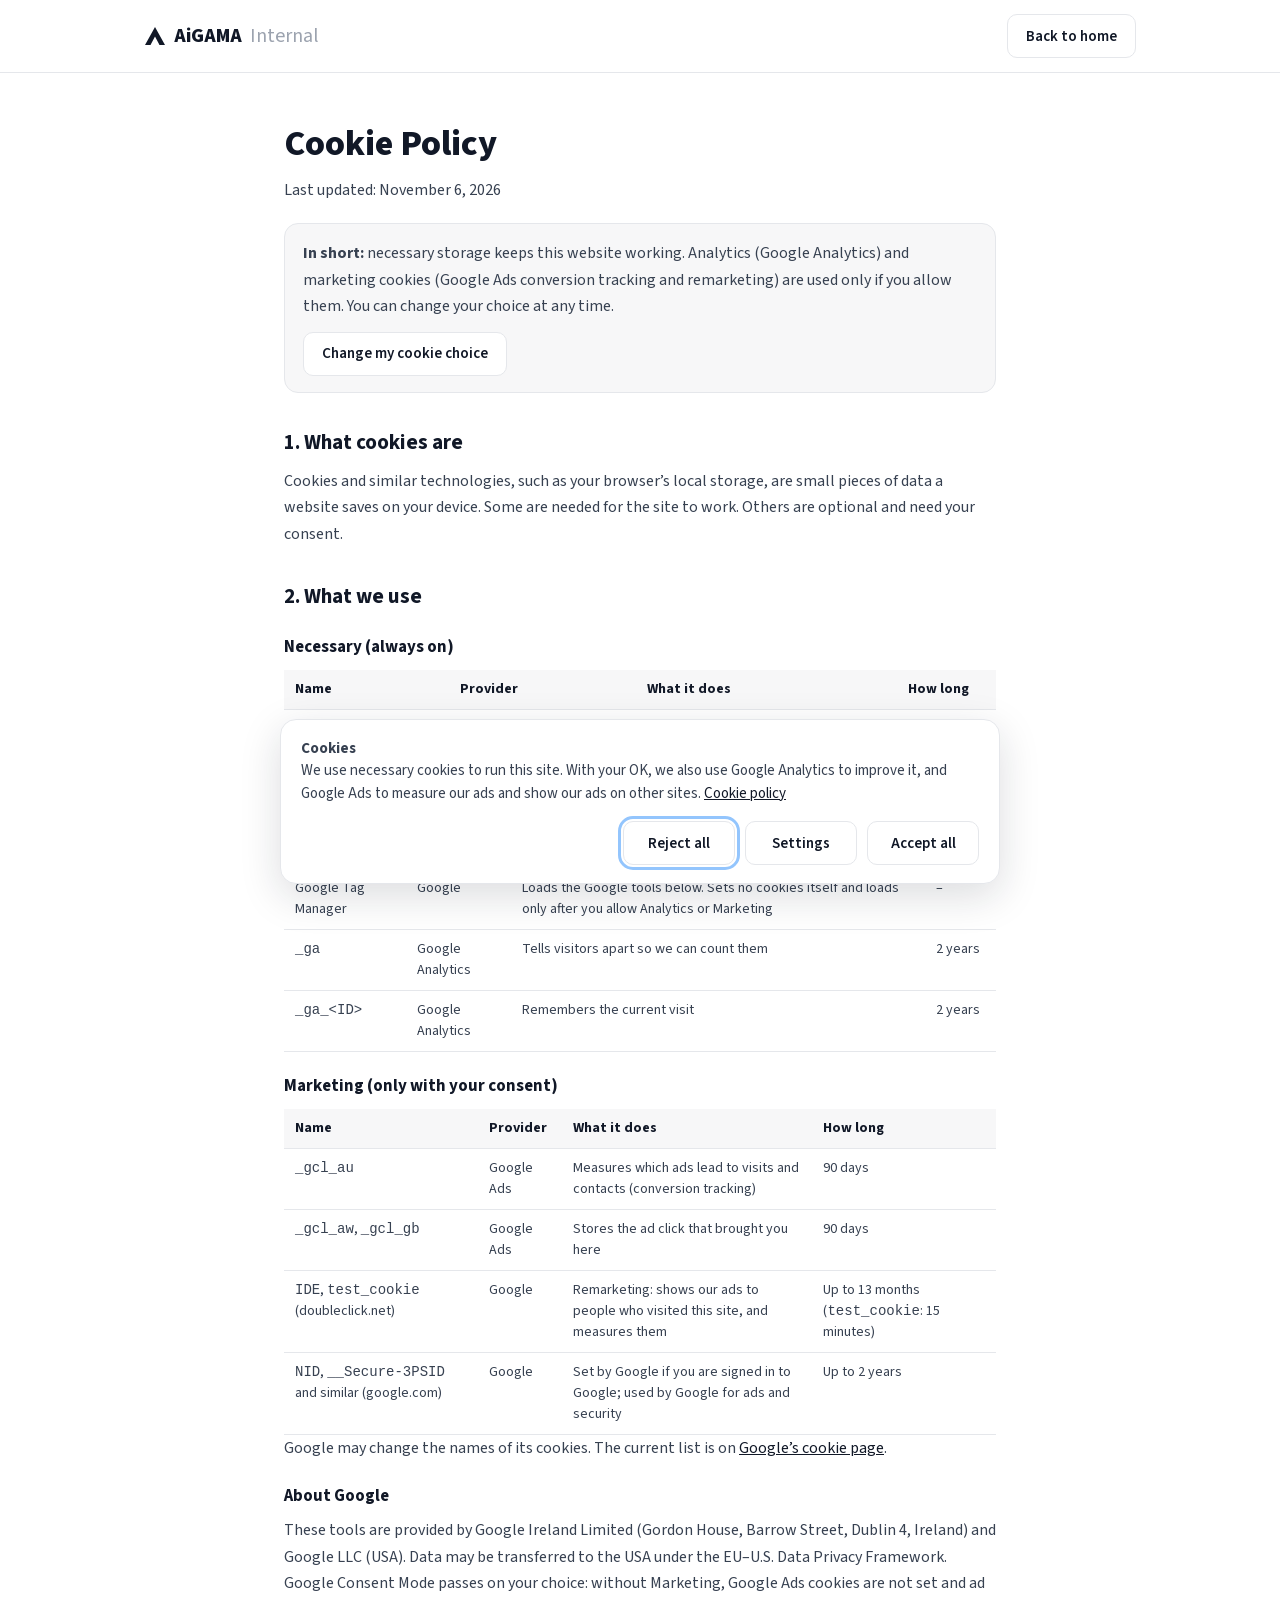
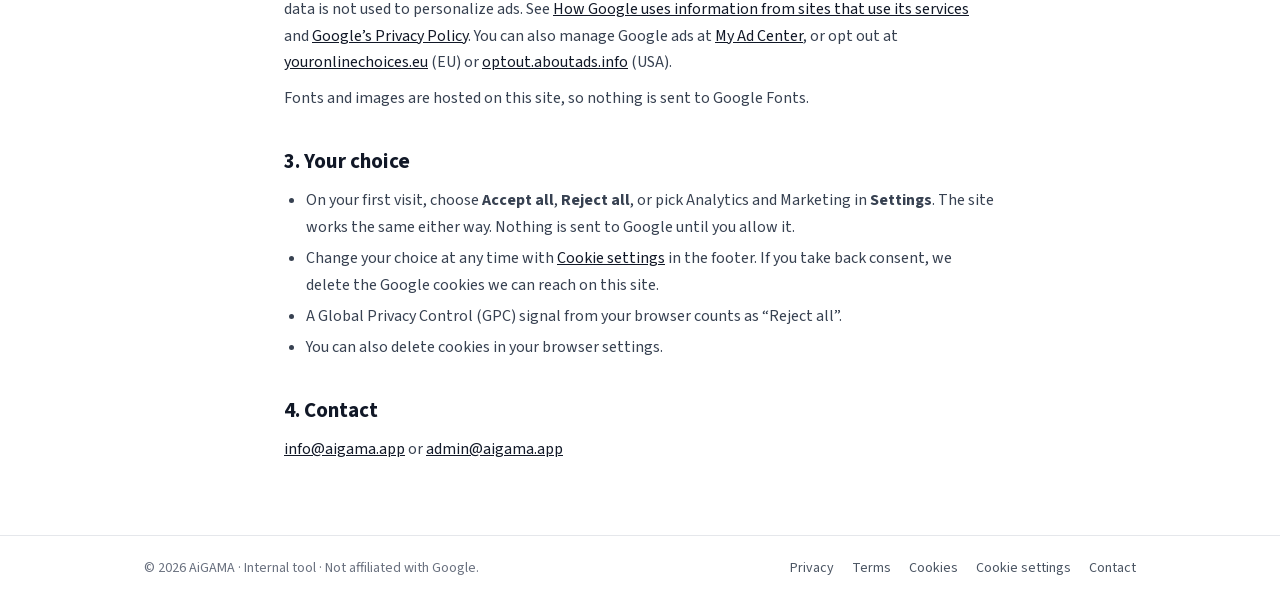
==== commit 1e0c4dc8: "Add files via upload" ====
--- a/cookies.html
+++ b/cookies.html
@@ -5,50 +5,49 @@
   <meta name="viewport" content="width=device-width, initial-scale=1">
   <meta name="google-site-verification" content="aGVJF5UC2sdxecTn2peAi9qmZpqhLksQKVop2zjfUcA">
   <title>Cookie Policy – AiGAMA</title>
-  <meta name="description" content="Which cookies and browser storage the AiGAMA website uses, and how to change your choice.">
+  <meta name="description" content="Which cookies the AiGAMA website uses, and how to change your choice.">
   <link rel="canonical" href="https://aigama.app/cookies.html">
-  <link rel="icon" href="assets/logo.svg" type="image/svg+xml">
-  <link rel="stylesheet" href="assets/style.css">
+  <link rel="icon" href="logo.svg" type="image/svg+xml">
+  <link rel="stylesheet" href="style.css">
 </head>
 <body>
 
-<header class="site-header">
+<header class="topbar">
   <div class="wrap">
     <a href="/" class="logo" aria-label="AiGAMA home">
-      <img src="assets/logo.svg" width="22" height="20" alt="">
-      <span>AiGAMA</span>
+      <img src="logo.svg" width="22" height="20" alt="">
+      <b>AiGAMA</b><span>Internal</span>
     </a>
-    <a href="/" class="btn btn-light">Back to home</a>
+    <a href="/" class="btn">Back to home</a>
   </div>
 </header>
 
 <main class="legal">
   <div class="wrap narrow">
     <h1>Cookie Policy</h1>
-    <p class="updated muted">Last updated: October 31, 2026</p>
+    <p class="updated muted">Last updated: November 6, 2026</p>
 
     <div class="box">
-      <p><strong>In short:</strong> necessary cookies keep the site working. Analytics (Google Analytics) and marketing cookies (Google Ads conversion tracking and remarketing) are used only if you allow them. You can change your choice at any time.</p>
-      <p style="margin-top: 14px"><a href="#" class="btn btn-light" data-cookie-settings>Change my cookie choice</a></p>
+      <p><strong>In short:</strong> necessary storage keeps this website working. Analytics (Google Analytics) and marketing cookies (Google Ads conversion tracking and remarketing) are used only if you allow them. You can change your choice at any time.</p>
+      <p style="margin-top: 12px"><a href="#" class="btn" data-cookie-settings>Change my cookie choice</a></p>
     </div>
 
     <h2>1. What cookies are</h2>
-    <p>Cookies and similar technologies (like your browser’s local storage) are small pieces of data saved on your device by a website. Some are needed for the site to work. Others, like analytics, are optional and need your consent.</p>
+    <p>Cookies and similar technologies, such as your browser’s local storage, are small pieces of data a website saves on your device. Some are needed for the site to work. Others are optional and need your consent.</p>
 
     <h2>2. What we use</h2>
-    <p>We sort cookies into three groups. Only the first is always on.</p>
 
-    <h3 style="font-size: 19px; margin: 24px 0 8px">Necessary (always on)</h3>
+    <h3>Necessary (always on)</h3>
     <div class="table-scroll">
       <table>
         <thead><tr><th>Name</th><th>Provider</th><th>What it does</th><th>How long</th></tr></thead>
         <tbody>
-          <tr><td><code>aigama_consent</code></td><td>AiGAMA (browser local storage)</td><td>Remembers your cookie choices</td><td>12 months</td></tr>
+          <tr><td><code>aigama_consent</code></td><td>AiGAMA (local storage)</td><td>Remembers your cookie choices</td><td>12 months</td></tr>
         </tbody>
       </table>
     </div>
 
-    <h3 style="font-size: 19px; margin: 24px 0 8px">Analytics (only with your consent)</h3>
+    <h3>Analytics (only with your consent)</h3>
     <div class="table-scroll">
       <table>
         <thead><tr><th>Name</th><th>Provider</th><th>What it does</th><th>How long</th></tr></thead>
@@ -60,44 +59,40 @@
       </table>
     </div>
 
-    <h3 style="font-size: 19px; margin: 24px 0 8px">Marketing (only with your consent)</h3>
+    <h3>Marketing (only with your consent)</h3>
     <div class="table-scroll">
       <table>
         <thead><tr><th>Name</th><th>Provider</th><th>What it does</th><th>How long</th></tr></thead>
         <tbody>
-          <tr><td><code>_gcl_au</code></td><td>Google Ads</td><td>Measures which ads lead to visits and sign-ups (conversion tracking)</td><td>90 days</td></tr>
-          <tr><td><code>_gcl_aw</code>, <code>_gcl_gb</code></td><td>Google Ads</td><td>Stores the ad click that brought you here, to count a sign-up as a conversion</td><td>90 days</td></tr>
-          <tr><td><code>IDE</code>, <code>test_cookie</code> (on doubleclick.net)</td><td>Google</td><td>Remarketing: lets Google show AiGAMA ads to people who visited this site, and measures those ads</td><td>Up to 13 months (<code>test_cookie</code>: 15 minutes)</td></tr>
-          <tr><td><code>NID</code>, <code>__Secure-3PSID</code> and similar (on google.com)</td><td>Google</td><td>Set by Google if you are signed in to a Google account; used by Google for ad personalization and security</td><td>Up to 2 years</td></tr>
+          <tr><td><code>_gcl_au</code></td><td>Google Ads</td><td>Measures which ads lead to visits and contacts (conversion tracking)</td><td>90 days</td></tr>
+          <tr><td><code>_gcl_aw</code>, <code>_gcl_gb</code></td><td>Google Ads</td><td>Stores the ad click that brought you here</td><td>90 days</td></tr>
+          <tr><td><code>IDE</code>, <code>test_cookie</code> (doubleclick.net)</td><td>Google</td><td>Remarketing: shows our ads to people who visited this site, and measures them</td><td>Up to 13 months (<code>test_cookie</code>: 15 minutes)</td></tr>
+          <tr><td><code>NID</code>, <code>__Secure-3PSID</code> and similar (google.com)</td><td>Google</td><td>Set by Google if you are signed in to Google; used by Google for ads and security</td><td>Up to 2 years</td></tr>
         </tbody>
       </table>
     </div>
-    <p>Google may change the exact names of its cookies. The current list is on <a href="https://business.safety.google/adscookies/" rel="noopener">Google’s cookie page</a>.</p>
+    <p>Google may change the names of its cookies. The current list is on <a href="https://business.safety.google/adscookies/" rel="noopener">Google’s cookie page</a>.</p>
 
-    <h3 style="font-size: 19px; margin: 24px 0 8px">About Google</h3>
-    <p>These tools are provided by Google Ireland Limited (Gordon House, Barrow Street, Dublin 4, Ireland) and Google LLC (USA). Data may be transferred to the USA under the EU–U.S. Data Privacy Framework. We use Google Consent Mode, so Google’s tags follow your choice: if you don’t allow Marketing, Google Ads cookies are not set and ad data is not used to personalize ads. Google also processes some of this data for its own purposes; see <a href="https://policies.google.com/technologies/partner-sites" rel="noopener">How Google uses information from sites that use its services</a> and <a href="https://policies.google.com/privacy" rel="noopener">Google’s Privacy Policy</a>.</p>
-    <p>You can also control Google ads at <a href="https://myadcenter.google.com/" rel="noopener">My Ad Center</a>, or opt out of interest-based ads from many companies at <a href="https://www.youronlinechoices.eu/" rel="noopener">youronlinechoices.eu</a> (EU) or <a href="https://optout.aboutads.info/" rel="noopener">optout.aboutads.info</a> (USA).</p>
-    <p>Fonts and images are hosted on our own site, so no data is sent to Google Fonts or other font services.</p>
+    <h3>About Google</h3>
+    <p>These tools are provided by Google Ireland Limited (Gordon House, Barrow Street, Dublin 4, Ireland) and Google LLC (USA). Data may be transferred to the USA under the EU–U.S. Data Privacy Framework. Google Consent Mode passes on your choice: without Marketing, Google Ads cookies are not set and ad data is not used to personalize ads. See <a href="https://policies.google.com/technologies/partner-sites" rel="noopener">How Google uses information from sites that use its services</a> and <a href="https://policies.google.com/privacy" rel="noopener">Google’s Privacy Policy</a>. You can also manage Google ads at <a href="https://myadcenter.google.com/" rel="noopener">My Ad Center</a>, or opt out at <a href="https://www.youronlinechoices.eu/" rel="noopener">youronlinechoices.eu</a> (EU) or <a href="https://optout.aboutads.info/" rel="noopener">optout.aboutads.info</a> (USA).</p>
+    <p>Fonts and images are hosted on this site, so nothing is sent to Google Fonts.</p>
 
-    <h2>3. When you use the early access form</h2>
-    <p>When you send the form, your details go to Formspree, which processes them for us. Formspree may use strictly necessary cookies to prevent spam. See our <a href="privacy.html">Privacy Policy</a>.</p>
-
-    <h2>4. Your choice</h2>
+    <h2>3. Your choice</h2>
     <ul>
-      <li>When you first visit, you can choose <strong>Accept all</strong>, <strong>Reject all</strong>, or pick Analytics and Marketing separately in <strong>Settings</strong>. Accepting and rejecting are equally easy, and the site works the same either way. Nothing is sent to Google until you allow it.</li>
-      <li>You can change your choice at any time with <a href="#" data-cookie-settings>Cookie settings</a> in the footer. If you take back your consent, we delete the Google cookies we can reach on this site and stop the Google tools.</li>
-      <li>If your browser sends a Global Privacy Control (GPC) signal, we treat it as “Reject all”.</li>
-      <li>You can also delete cookies and site data in your browser settings.</li>
+      <li>On your first visit, choose <strong>Accept all</strong>, <strong>Reject all</strong>, or pick Analytics and Marketing in <strong>Settings</strong>. The site works the same either way. Nothing is sent to Google until you allow it.</li>
+      <li>Change your choice at any time with <a href="#" data-cookie-settings>Cookie settings</a> in the footer. If you take back consent, we delete the Google cookies we can reach on this site.</li>
+      <li>A Global Privacy Control (GPC) signal from your browser counts as “Reject all”.</li>
+      <li>You can also delete cookies in your browser settings.</li>
     </ul>
 
-    <h2>5. Contact</h2>
-    <p>Questions: <a href="mailto:info@aigama.app">info@aigama.app</a> or <a href="mailto:admin@aigama.app">admin@aigama.app</a></p>
+    <h2>4. Contact</h2>
+    <p><a href="mailto:info@aigama.app">info@aigama.app</a> or <a href="mailto:admin@aigama.app">admin@aigama.app</a></p>
   </div>
 </main>
 
-<footer class="site-footer">
+<footer class="footer">
   <div class="wrap">
-    <span class="muted">© 2026 AiGAMA · Not affiliated with Google.</span>
+    <span class="muted">© 2026 AiGAMA · Internal tool · Not affiliated with Google.</span>
     <nav aria-label="Footer">
       <a href="privacy.html">Privacy</a>
       <a href="terms.html">Terms</a>
@@ -108,6 +103,6 @@
   </div>
 </footer>
 
-<script src="assets/consent.js"></script>
+<script src="consent.js"></script>
 </body>
 </html>
--- a/style.css
+++ b/style.css
@@ -0,0 +1,146 @@
+/* AiGAMA – internal tool site. All files are in one folder. */
+
+/* Fonts hosted on this site (no Google Fonts request) */
+@font-face { font-family: 'Source Sans 3'; font-weight: 400; font-display: swap; src: url('source-sans-3-latin-400-normal.woff2') format('woff2'); }
+@font-face { font-family: 'Source Sans 3'; font-weight: 600; font-display: swap; src: url('source-sans-3-latin-600-normal.woff2') format('woff2'); }
+@font-face { font-family: 'Source Sans 3'; font-weight: 700; font-display: swap; src: url('source-sans-3-latin-700-normal.woff2') format('woff2'); }
+@font-face { font-family: 'Source Sans 3'; font-weight: 800; font-display: swap; src: url('source-sans-3-latin-800-normal.woff2') format('woff2'); }
+
+:root {
+  --ink: #111827;
+  --ink-2: #374151;
+  --grey: #6B7280;
+  --light-grey: #9CA3AF;
+  --line: #E5E7EB;
+  --line-soft: #F3F4F6;
+  --soft: #F7F7F8;
+  --green: #16A34A;
+  --violet: #7C3AED;
+}
+
+* { box-sizing: border-box; }
+html { scroll-behavior: smooth; }
+body {
+  margin: 0; background: #FFFFFF; color: var(--ink);
+  font-family: 'Source Sans 3', system-ui, -apple-system, 'Segoe UI', sans-serif;
+  font-size: 16px; line-height: 1.5; -webkit-font-smoothing: antialiased;
+}
+img { max-width: 100%; height: auto; }
+a { color: var(--ink); }
+h1, h2, h3, p { margin: 0; }
+.muted { color: var(--grey); }
+.wrap { max-width: 1040px; margin: 0 auto; padding: 0 24px; }
+.narrow { max-width: 760px; }
+.center { text-align: center; }
+
+/* Buttons */
+.btn {
+  display: inline-flex; align-items: center; justify-content: center; gap: 8px;
+  min-height: 44px; padding: 0 18px; border-radius: 10px;
+  font: 600 15px 'Source Sans 3', system-ui, sans-serif; text-decoration: none; cursor: pointer;
+  border: 1px solid var(--line); background: #FFFFFF; color: var(--ink);
+}
+.btn:hover { background: var(--soft); }
+.btn-dark { background: var(--ink); border-color: var(--ink); color: #FFFFFF; }
+.btn-dark:hover { background: #1F2937; }
+.btn-locked { color: var(--light-grey); background: var(--soft); border-color: var(--line); cursor: not-allowed; width: 100%; }
+.btn-locked:hover { background: var(--soft); }
+.btn:focus-visible, a:focus-visible, summary:focus-visible, input:focus-visible { outline: 3px solid #93C5FD; outline-offset: 2px; }
+
+/* Top bar (like the app) */
+.topbar { border-bottom: 1px solid var(--line); }
+.topbar .wrap { display: flex; align-items: center; justify-content: space-between; gap: 16px; flex-wrap: wrap; padding-top: 14px; padding-bottom: 14px; }
+.logo { display: flex; align-items: center; gap: 8px; text-decoration: none; }
+.logo b { font-weight: 800; font-size: 20px; }
+.logo span { font-size: 20px; color: var(--light-grey); }
+.tabs { display: flex; gap: 6px; flex-wrap: wrap; }
+.tabs a { text-decoration: none; color: var(--grey); font-size: 15px; padding: 8px 14px; border-radius: 10px; }
+.tabs a:hover { color: var(--ink); background: var(--soft); }
+.tabs a.active { background: var(--ink); color: #FFFFFF; }
+.access-chip { display: inline-flex; align-items: center; gap: 8px; font-size: 14px; padding: 9px 14px; background: var(--soft); border-radius: 10px; border-left: 4px solid var(--violet); }
+
+/* Home */
+.home { padding: 48px 0 24px; text-align: center; }
+.home img { display: block; margin: 0 auto; }
+.greeting { margin-top: 18px; font-size: 15px; }
+.home h1 { font-size: 40px; font-weight: 800; letter-spacing: -0.01em; margin-top: 6px; }
+.home .sub { margin: 10px auto 0; max-width: 620px; font-size: 17px; }
+
+.cards { display: grid; grid-template-columns: repeat(auto-fit, minmax(210px, 1fr)); gap: 16px; margin-top: 36px; text-align: left; }
+.card { background: #FFFFFF; border: 1px solid var(--line); border-radius: 14px; }
+.tool { padding: 20px; display: flex; flex-direction: column; gap: 8px; }
+.tool .icon { width: 36px; height: 36px; border-radius: 10px; display: flex; align-items: center; justify-content: center; }
+.tool h3 { font-size: 19px; margin-top: 6px; }
+.tool p { font-size: 14px; flex: 1; }
+.tool .btn { margin-top: 10px; font-size: 14px; }
+
+/* Panels */
+.section { padding: 48px 0; }
+.section h2 { font-size: 26px; font-weight: 800; }
+.section .intro { margin-top: 6px; }
+.steps { display: grid; grid-template-columns: repeat(auto-fit, minmax(220px, 1fr)); gap: 16px; margin-top: 20px; }
+.steps .card { padding: 20px; }
+.num { width: 26px; height: 26px; border-radius: 50%; background: var(--ink); color: #FFFFFF; font-size: 13px; font-weight: 700; display: inline-flex; align-items: center; justify-content: center; }
+.num.green { background: var(--green); }
+.steps h3 { font-size: 16px; margin: 12px 0 4px; }
+.steps p { font-size: 14px; }
+
+.panel { padding: 24px; background: var(--soft); border: 1px solid var(--line); border-radius: 14px; }
+.panel-grid { display: grid; grid-template-columns: repeat(auto-fit, minmax(340px, 1fr)); gap: 12px 28px; margin-top: 16px; }
+.check { display: flex; gap: 10px; align-items: flex-start; font-size: 15px; color: var(--ink-2); }
+.check svg { flex: 0 0 18px; margin-top: 3px; }
+.panel-links { display: flex; gap: 10px; flex-wrap: wrap; margin-top: 20px; }
+
+/* FAQ */
+.faq details { padding: 16px 20px; margin-top: 10px; }
+.faq summary { cursor: pointer; list-style: none; font-weight: 600; display: flex; justify-content: space-between; gap: 16px; }
+.faq summary::-webkit-details-marker { display: none; }
+.faq summary::after { content: "+"; color: var(--grey); font-size: 20px; line-height: 1; }
+.faq details[open] summary::after { content: "–"; }
+.faq details p { margin-top: 8px; font-size: 15px; }
+
+/* Footer */
+.footer { border-top: 1px solid var(--line); margin-top: 32px; }
+.footer .wrap { display: flex; flex-wrap: wrap; justify-content: space-between; gap: 12px; padding-top: 22px; padding-bottom: 30px; font-size: 14px; }
+.footer nav { display: flex; gap: 18px; flex-wrap: wrap; }
+.footer a { color: #4B5563; text-decoration: none; }
+.footer a:hover { color: var(--ink); text-decoration: underline; }
+
+/* Legal pages */
+.legal { padding: 44px 0 40px; }
+.legal h1 { font-size: 36px; font-weight: 800; }
+.legal .updated { margin-top: 6px; }
+.legal h2 { font-size: 21px; margin: 34px 0 10px; }
+.legal h3 { font-size: 17px; margin: 22px 0 8px; }
+.legal p, .legal li { font-size: 16px; line-height: 1.65; color: var(--ink-2); }
+.legal p + p { margin-top: 10px; }
+.legal ul { padding-left: 22px; margin: 10px 0 0; }
+.legal li + li { margin-top: 5px; }
+.legal .box { background: var(--soft); border: 1px solid var(--line); border-radius: 14px; padding: 16px 18px; margin-top: 20px; }
+.table-scroll { overflow-x: auto; margin-top: 10px; }
+.legal table { width: 100%; border-collapse: collapse; font-size: 14px; }
+.legal th, .legal td { text-align: left; vertical-align: top; padding: 9px 11px; border-bottom: 1px solid var(--line); color: var(--ink-2); }
+.legal th { color: var(--ink); background: var(--soft); }
+
+/* Cookie banner */
+.consent { position: fixed; left: 16px; right: 16px; bottom: 16px; z-index: 50; display: flex; justify-content: center; pointer-events: none; }
+.consent[hidden] { display: none; }
+.consent-inner { pointer-events: auto; max-width: 720px; width: 100%; background: #FFFFFF; border: 1px solid var(--line); border-radius: 16px; box-shadow: 0 12px 40px rgba(17, 24, 39, 0.15); padding: 18px 20px; display: flex; flex-wrap: wrap; gap: 16px; }
+.consent-text { flex: 1 1 100%; font-size: 15px; color: var(--ink-2); }
+.consent-actions { display: flex; flex-wrap: wrap; gap: 10px; flex: 1 1 100%; justify-content: flex-end; }
+.consent-actions .btn { min-width: 112px; }
+.consent-actions .btn[hidden] { display: none; }
+.consent-details { flex: 1 1 100%; display: grid; gap: 10px; }
+.consent-details[hidden] { display: none; }
+.consent-row { display: flex; gap: 12px; align-items: flex-start; padding: 12px 14px; border: 1px solid var(--line); border-radius: 12px; font-size: 14px; color: var(--ink-2); cursor: pointer; }
+.consent-row input { width: 18px; height: 18px; margin: 2px 0 0; flex: 0 0 18px; accent-color: var(--ink); }
+.consent-row strong { color: var(--ink); }
+
+/* Phones */
+@media (max-width: 640px) {
+  .home h1 { font-size: 30px; }
+  .tabs { order: 3; width: 100%; }
+  .access-chip { font-size: 13px; }
+  .legal h1 { font-size: 30px; }
+}
+@media (prefers-reduced-motion: reduce) { html { scroll-behavior: auto; } }
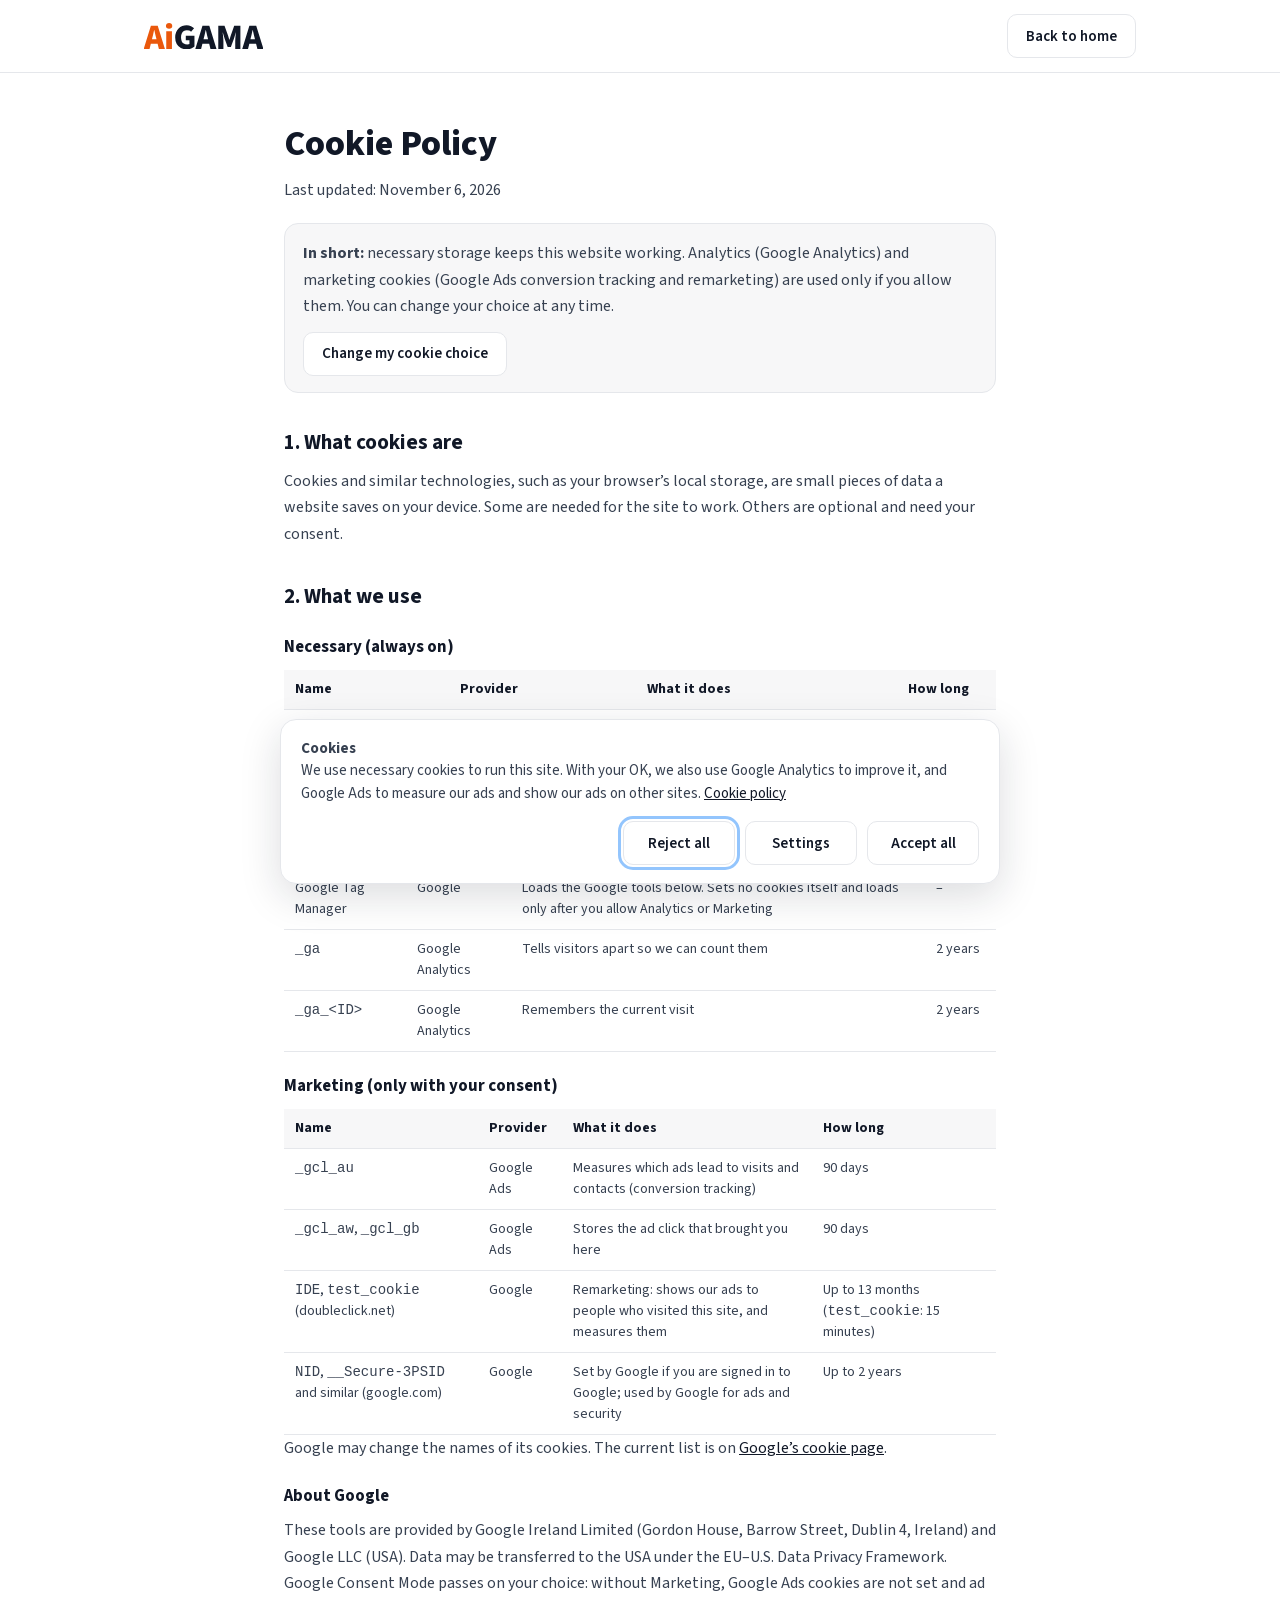
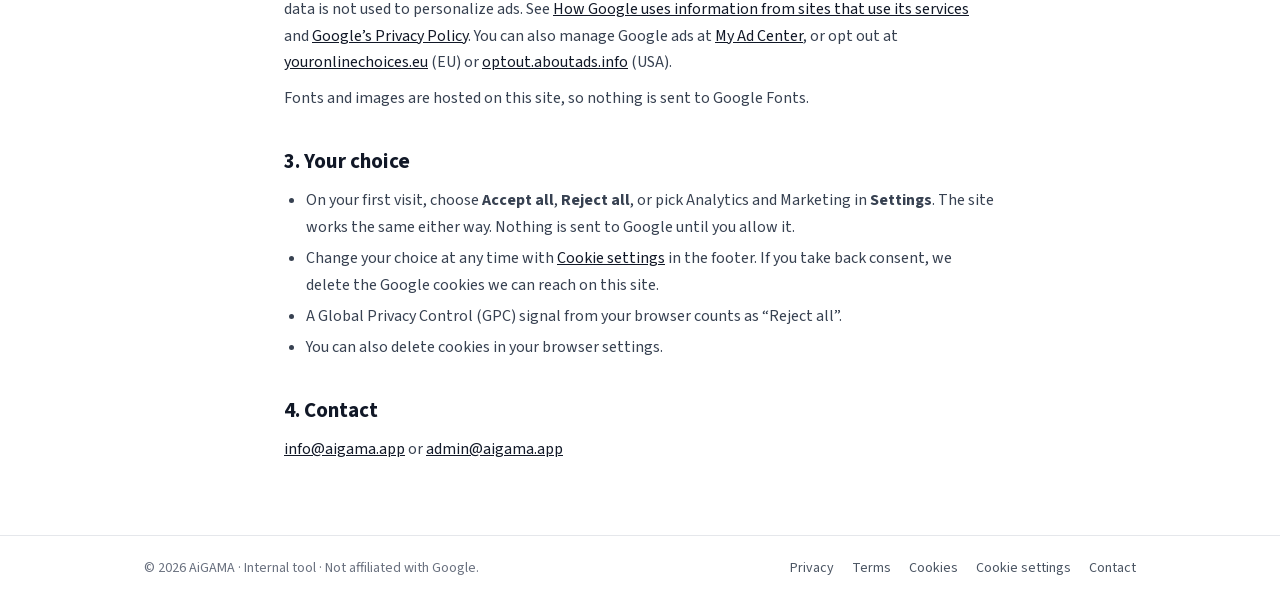
==== commit e7d435ad: "Add files via upload" ====
--- a/cookies.html
+++ b/cookies.html
@@ -7,16 +7,19 @@
   <title>Cookie Policy – AiGAMA</title>
   <meta name="description" content="Which cookies the AiGAMA website uses, and how to change your choice.">
   <link rel="canonical" href="https://aigama.app/cookies.html">
-  <link rel="icon" href="logo.svg" type="image/svg+xml">
+  <link rel="icon" href="favicon.ico" sizes="any">
+  <link rel="icon" href="favicon.svg" type="image/svg+xml">
+  <link rel="apple-touch-icon" href="apple-touch-icon.png">
+  <link rel="manifest" href="site.webmanifest">
+  <meta name="theme-color" content="#111827">
   <link rel="stylesheet" href="style.css">
 </head>
 <body>
 
 <header class="topbar">
   <div class="wrap">
-    <a href="/" class="logo" aria-label="AiGAMA home">
-      <img src="logo.svg" width="22" height="20" alt="">
-      <b>AiGAMA</b><span>Internal</span>
+    <a href="/" class="logo" aria-label="AiGAMA – home">
+      <img src="logo.svg" width="119" height="26" alt="AiGAMA">
     </a>
     <a href="/" class="btn">Back to home</a>
   </div>
